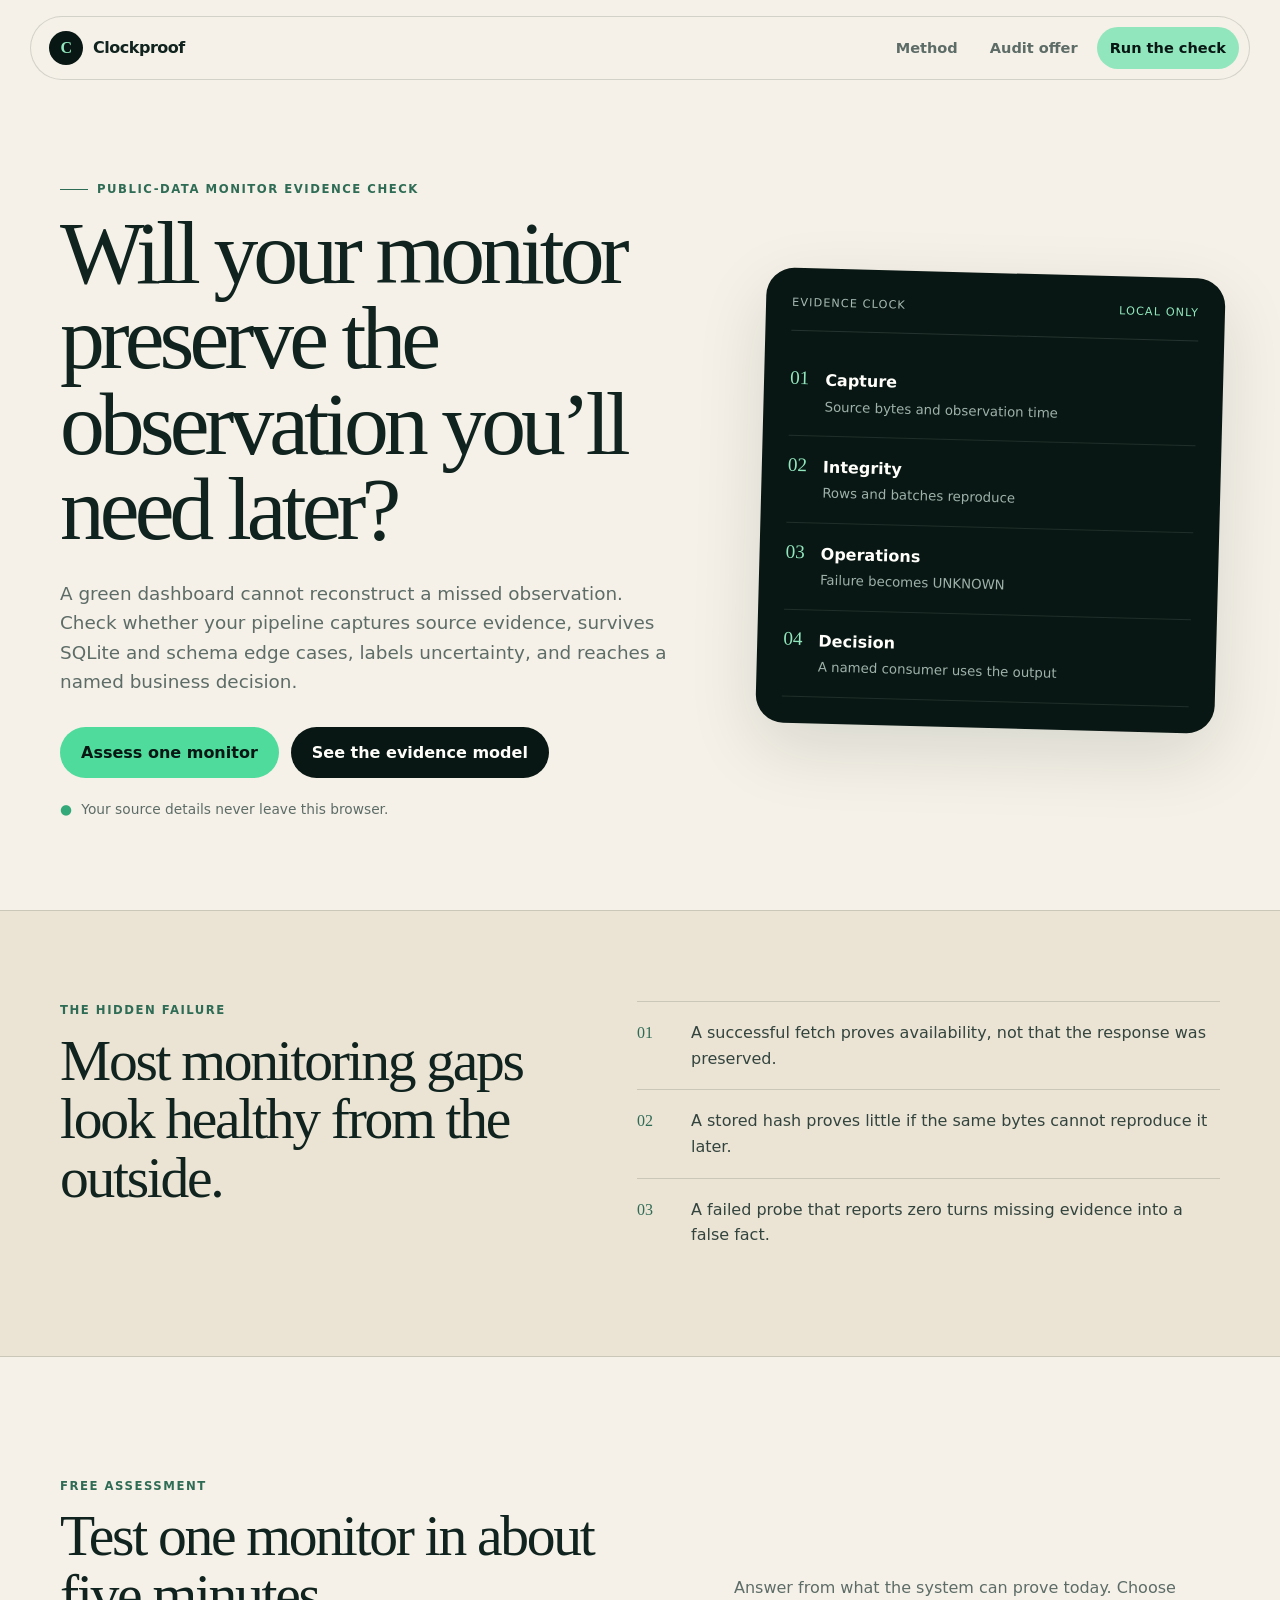
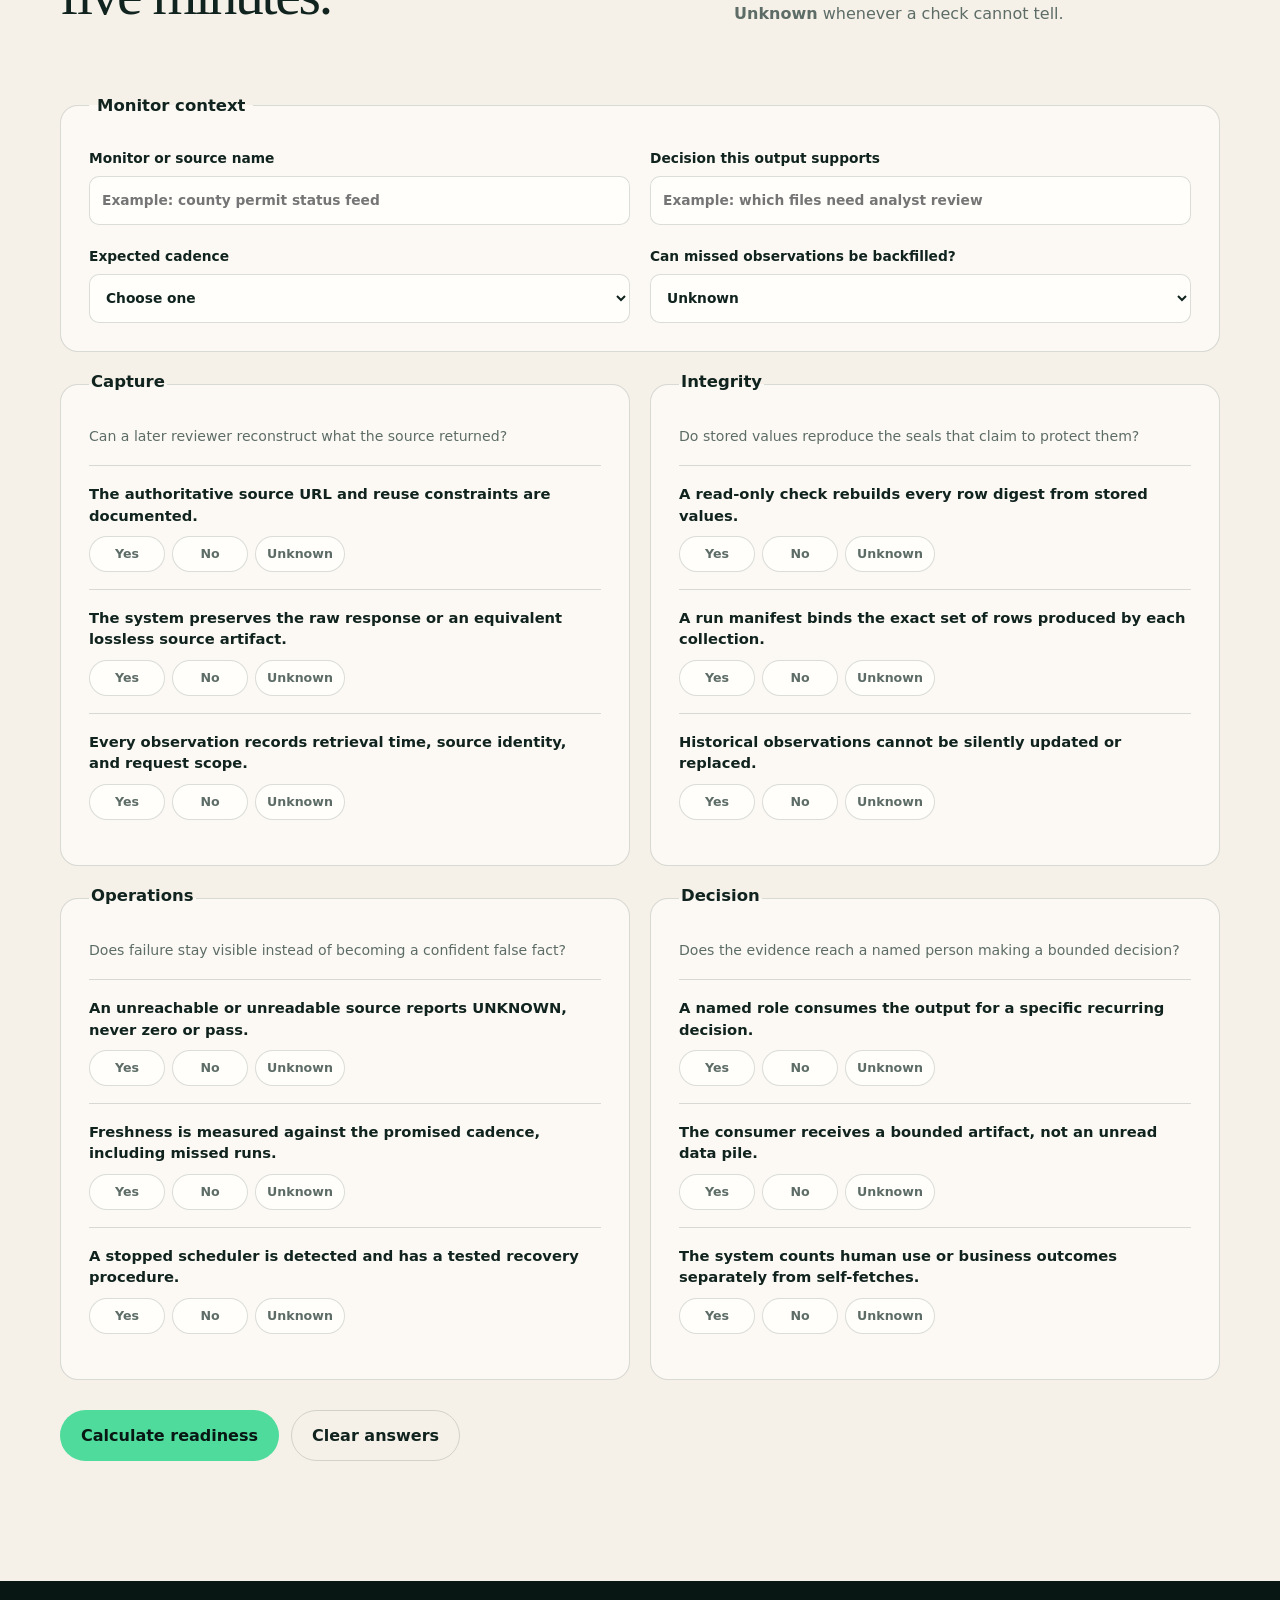
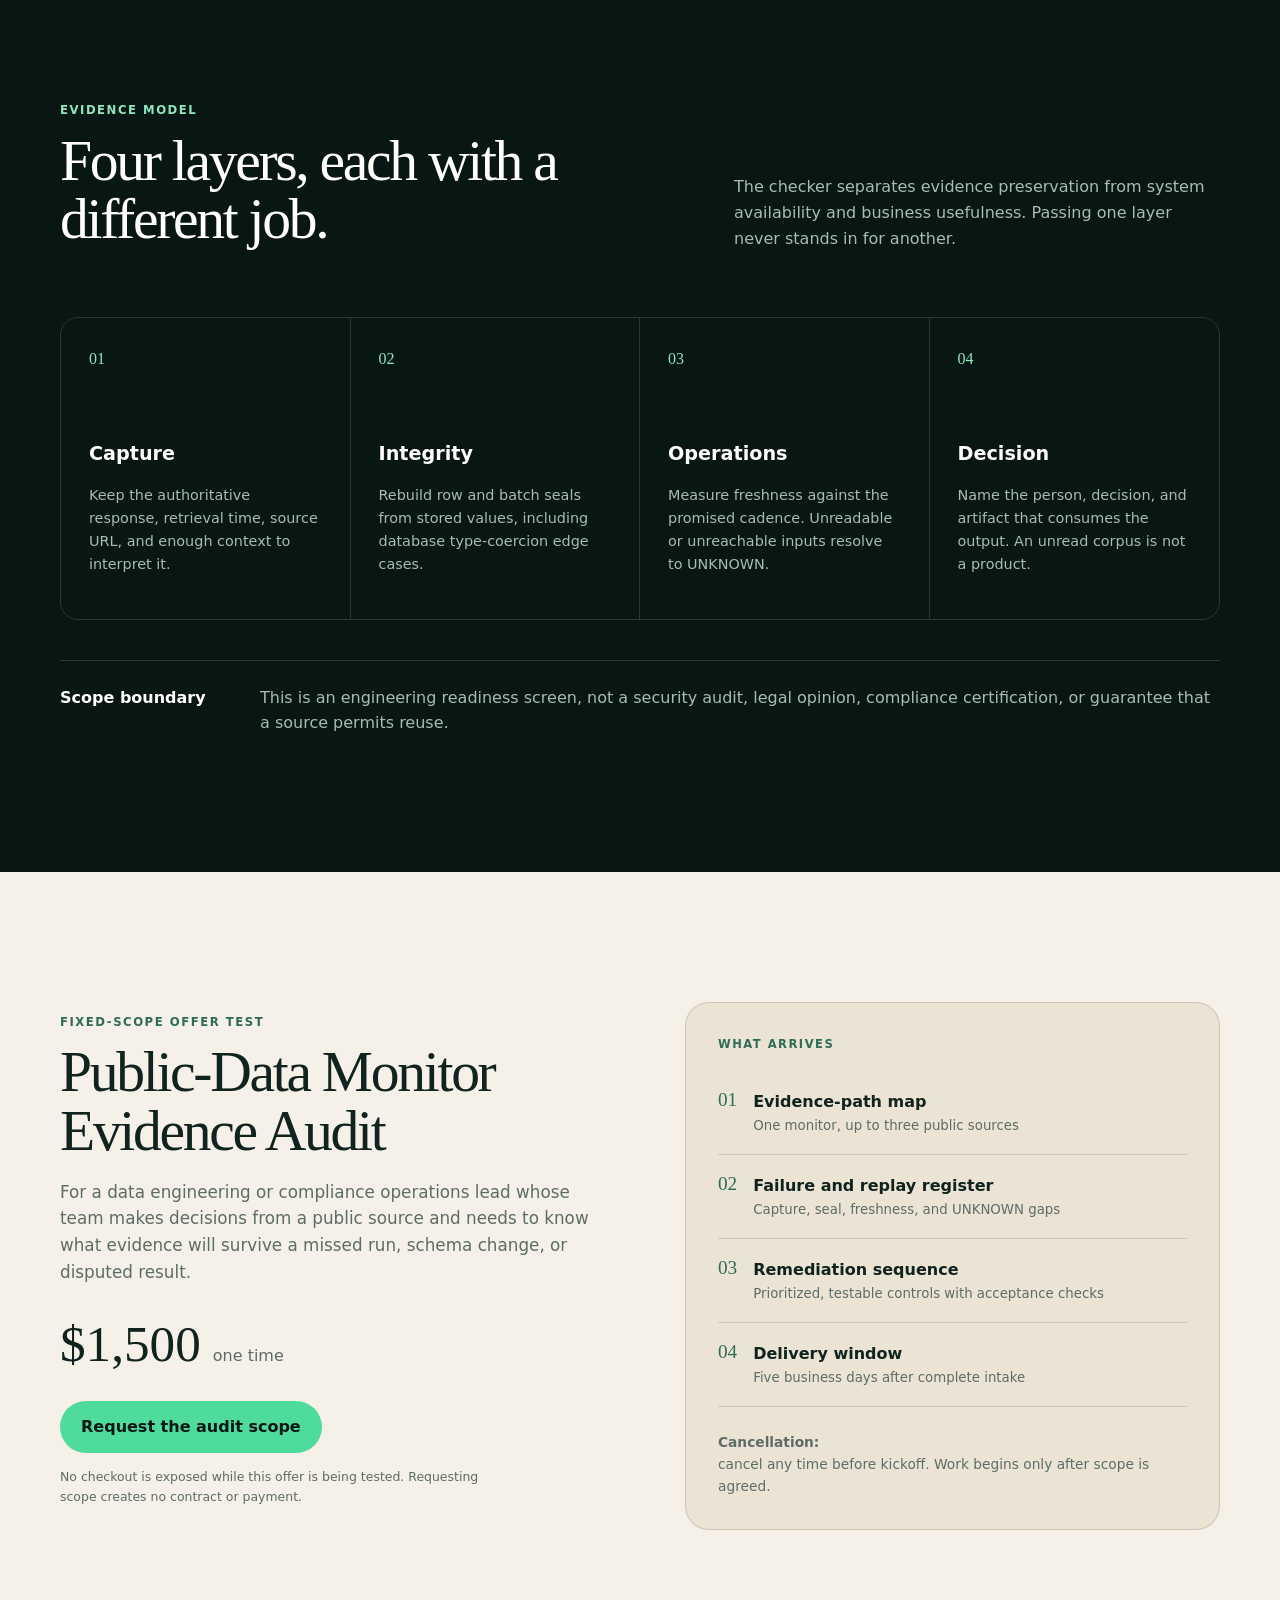
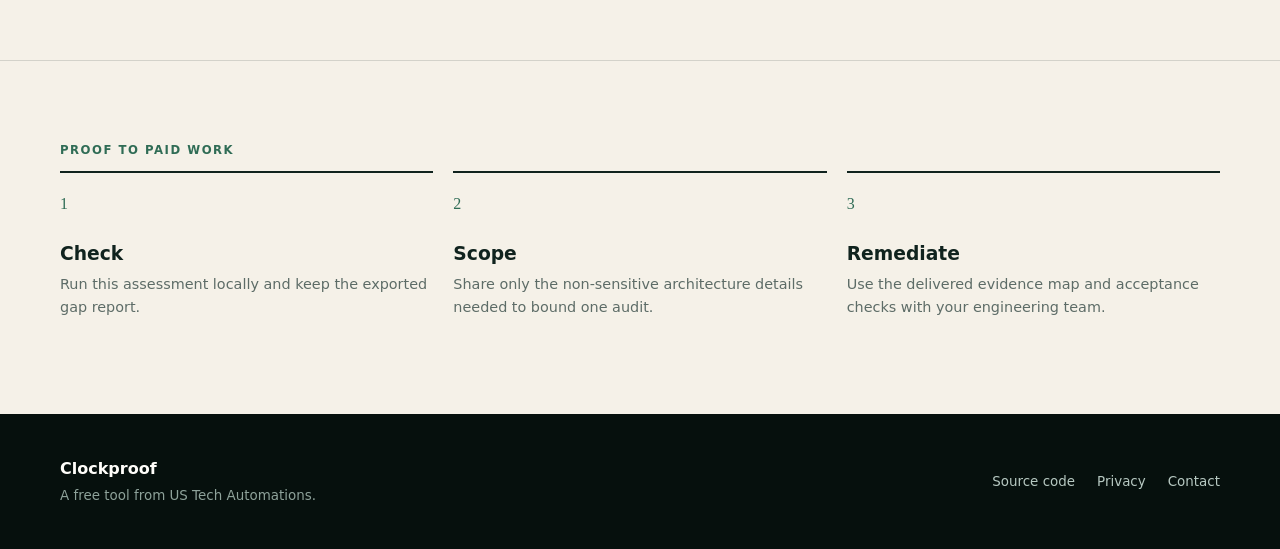
==== index.html @ de3228cf "Ship public-data monitor readiness checker" ====
<!doctype html>
<html lang="en">
<head>
  <meta charset="utf-8">
  <meta name="viewport" content="width=device-width, initial-scale=1">
  <title>Clockproof — Public-data monitor readiness checker</title>
  <meta name="description" content="Assess whether a public-data monitor can preserve evidence, report uncertainty, and support an operational decision.">
  <meta name="theme-color" content="#081713">
  <meta property="og:title" content="Clockproof — Public-data monitor readiness checker">
  <meta property="og:description" content="A private, browser-only check for capture, integrity, failure, and decision-readiness gaps.">
  <meta property="og:type" content="website">
  <link rel="canonical" href="https://ustechautomations.github.io/public-data-monitor-readiness-checker/">
  <link rel="stylesheet" href="styles.css">
</head>
<body>
  <a class="skip-link" href="#assessment">Skip to assessment</a>

  <header class="site-header">
    <a class="brand" href="#top" aria-label="Clockproof home">
      <span class="brand-mark" aria-hidden="true">C</span>
      <span>Clockproof</span>
    </a>
    <nav aria-label="Primary navigation">
      <a href="#method">Method</a>
      <a href="#audit">Audit offer</a>
      <a class="nav-cta" href="#assessment">Run the check</a>
    </nav>
  </header>

  <main id="top">
    <section class="hero shell">
      <div class="hero-copy">
        <p class="eyebrow"><span></span> Public-data monitor evidence check</p>
        <h1>Will your monitor preserve the observation you’ll need later?</h1>
        <p class="hero-lede">A green dashboard cannot reconstruct a missed observation. Check whether your pipeline captures source evidence, survives SQLite and schema edge cases, labels uncertainty, and reaches a named business decision.</p>
        <div class="hero-actions">
          <a class="button primary" href="#assessment">Assess one monitor</a>
          <a class="button secondary" href="#method">See the evidence model</a>
        </div>
        <p class="privacy-note"><span aria-hidden="true">●</span> Your source details never leave this browser.</p>
      </div>

      <aside class="signal-card" aria-label="Four evidence layers">
        <div class="signal-topline">
          <span>Evidence clock</span>
          <span class="pulse">Local only</span>
        </div>
        <ol>
          <li><span>01</span><div><strong>Capture</strong><small>Source bytes and observation time</small></div></li>
          <li><span>02</span><div><strong>Integrity</strong><small>Rows and batches reproduce</small></div></li>
          <li><span>03</span><div><strong>Operations</strong><small>Failure becomes UNKNOWN</small></div></li>
          <li><span>04</span><div><strong>Decision</strong><small>A named consumer uses the output</small></div></li>
        </ol>
      </aside>
    </section>

    <section class="problem-band">
      <div class="shell problem-grid">
        <div>
          <p class="section-label">The hidden failure</p>
          <h2>Most monitoring gaps look healthy from the outside.</h2>
        </div>
        <div class="problem-points">
          <p><span>01</span> A successful fetch proves availability, not that the response was preserved.</p>
          <p><span>02</span> A stored hash proves little if the same bytes cannot reproduce it later.</p>
          <p><span>03</span> A failed probe that reports zero turns missing evidence into a false fact.</p>
        </div>
      </div>
    </section>

    <section id="assessment" class="assessment shell">
      <div class="section-heading">
        <div>
          <p class="section-label">Free assessment</p>
          <h2>Test one monitor in about five minutes.</h2>
        </div>
        <p>Answer from what the system can prove today. Choose <strong>Unknown</strong> whenever a check cannot tell.</p>
      </div>

      <form id="readiness-form" novalidate>
        <fieldset class="context-card">
          <legend>Monitor context</legend>
          <div class="field-grid">
            <label>Monitor or source name
              <input id="monitor-name" name="monitorName" type="text" maxlength="100" placeholder="Example: county permit status feed">
            </label>
            <label>Decision this output supports
              <input id="decision" name="decision" type="text" maxlength="160" placeholder="Example: which files need analyst review">
            </label>
            <label>Expected cadence
              <select id="cadence" name="cadence">
                <option value="">Choose one</option>
                <option>Hourly</option>
                <option>Daily</option>
                <option>Weekly</option>
                <option>Monthly</option>
                <option>Event-driven</option>
              </select>
            </label>
            <label>Can missed observations be backfilled?
              <select id="backfill" name="backfill">
                <option value="unknown">Unknown</option>
                <option value="no">No — the source overwrites or deletes</option>
                <option value="partial">Partly — some history remains</option>
                <option value="yes">Yes — an authoritative archive exists</option>
              </select>
            </label>
          </div>
        </fieldset>

        <div id="question-groups" class="question-groups"></div>

        <div class="form-actions">
          <button class="button primary" type="submit">Calculate readiness</button>
          <button class="button ghost" type="reset">Clear answers</button>
        </div>
      </form>

      <section id="results" class="results" aria-live="polite" hidden>
        <div class="result-summary">
          <div class="score-ring" aria-hidden="true"><span id="score">0</span><small>/100</small></div>
          <div>
            <p class="section-label">Assessment result</p>
            <h2 id="result-level">Not assessed</h2>
            <p id="result-explanation"></p>
          </div>
        </div>
        <div class="result-grid">
          <div class="result-panel">
            <h3>Blocking gaps</h3>
            <ul id="blockers"></ul>
          </div>
          <div class="result-panel">
            <h3>Next actions</h3>
            <ol id="actions"></ol>
          </div>
        </div>
        <div class="report-actions">
          <button id="download-report" class="button secondary" type="button">Download JSON report</button>
          <button id="copy-summary" class="button ghost" type="button">Copy summary</button>
          <span id="copy-status" role="status"></span>
        </div>
      </section>
    </section>

    <section id="method" class="method-section">
      <div class="shell">
        <div class="section-heading inverted">
          <div>
            <p class="section-label">Evidence model</p>
            <h2>Four layers, each with a different job.</h2>
          </div>
          <p>The checker separates evidence preservation from system availability and business usefulness. Passing one layer never stands in for another.</p>
        </div>
        <div class="method-grid">
          <article><span>01</span><h3>Capture</h3><p>Keep the authoritative response, retrieval time, source URL, and enough context to interpret it.</p></article>
          <article><span>02</span><h3>Integrity</h3><p>Rebuild row and batch seals from stored values, including database type-coercion edge cases.</p></article>
          <article><span>03</span><h3>Operations</h3><p>Measure freshness against the promised cadence. Unreadable or unreachable inputs resolve to UNKNOWN.</p></article>
          <article><span>04</span><h3>Decision</h3><p>Name the person, decision, and artifact that consumes the output. An unread corpus is not a product.</p></article>
        </div>
        <div class="scope-note">
          <strong>Scope boundary</strong>
          <p>This is an engineering readiness screen, not a security audit, legal opinion, compliance certification, or guarantee that a source permits reuse.</p>
        </div>
      </div>
    </section>

    <section id="audit" class="offer-section shell">
      <div class="offer-copy">
        <p class="section-label">Fixed-scope offer test</p>
        <h2>Public-Data Monitor Evidence Audit</h2>
        <p>For a data engineering or compliance operations lead whose team makes decisions from a public source and needs to know what evidence will survive a missed run, schema change, or disputed result.</p>
        <div class="price"><strong>$1,500</strong><span>one time</span></div>
        <a class="button primary" href="https://ustechautomations.com/partner?interest=public-data-monitor-audit">Request the audit scope</a>
        <p class="offer-caveat">No checkout is exposed while this offer is being tested. Requesting scope creates no contract or payment.</p>
      </div>
      <div class="deliverable-card">
        <p class="card-kicker">What arrives</p>
        <ul>
          <li><span>01</span><div><strong>Evidence-path map</strong><small>One monitor, up to three public sources</small></div></li>
          <li><span>02</span><div><strong>Failure and replay register</strong><small>Capture, seal, freshness, and UNKNOWN gaps</small></div></li>
          <li><span>03</span><div><strong>Remediation sequence</strong><small>Prioritized, testable controls with acceptance checks</small></div></li>
          <li><span>04</span><div><strong>Delivery window</strong><small>Five business days after complete intake</small></div></li>
        </ul>
        <p><strong>Cancellation:</strong> cancel any time before kickoff. Work begins only after scope is agreed.</p>
      </div>
    </section>

    <section class="path-section">
      <div class="shell">
        <p class="section-label">Proof to paid work</p>
        <div class="path-grid">
          <div><span>1</span><h3>Check</h3><p>Run this assessment locally and keep the exported gap report.</p></div>
          <div><span>2</span><h3>Scope</h3><p>Share only the non-sensitive architecture details needed to bound one audit.</p></div>
          <div><span>3</span><h3>Remediate</h3><p>Use the delivered evidence map and acceptance checks with your engineering team.</p></div>
        </div>
      </div>
    </section>
  </main>

  <footer>
    <div class="shell footer-inner">
      <div><strong>Clockproof</strong><p>A free tool from US Tech Automations.</p></div>
      <div><a href="https://github.com/USTechAutomations/public-data-monitor-readiness-checker">Source code</a><a href="https://ustechautomations.com/privacy">Privacy</a><a href="https://ustechautomations.com/partner?interest=public-data-monitor-audit">Contact</a></div>
    </div>
  </footer>

  <script type="module" src="app.mjs"></script>
</body>
</html>
---- styles.css ----
:root {
  --ink: #10231e;
  --muted: #5d6c67;
  --paper: #f5f1e8;
  --paper-deep: #ebe4d5;
  --forest: #081713;
  --forest-2: #102a22;
  --mint: #91e6bd;
  --mint-strong: #4edb9b;
  --amber: #f0b35b;
  --line: rgba(16, 35, 30, .15);
  --white: #fffefa;
  --radius: 18px;
  --shadow: 0 24px 70px rgba(8, 23, 19, .12);
}

* { box-sizing: border-box; }
html { scroll-behavior: smooth; }
body {
  margin: 0;
  color: var(--ink);
  background: var(--paper);
  font-family: Inter, ui-sans-serif, system-ui, -apple-system, BlinkMacSystemFont, "Segoe UI", sans-serif;
  line-height: 1.6;
}
a { color: inherit; }
button, input, select { font: inherit; }
.shell { width: min(1160px, calc(100% - 40px)); margin-inline: auto; }
.skip-link { position: fixed; left: 16px; top: -100px; z-index: 20; background: var(--white); padding: 10px 14px; }
.skip-link:focus { top: 12px; }

.site-header {
  width: min(1220px, calc(100% - 32px));
  margin: 16px auto 0;
  min-height: 64px;
  display: flex;
  align-items: center;
  justify-content: space-between;
  border: 1px solid var(--line);
  border-radius: 999px;
  padding: 8px 10px 8px 18px;
  background: rgba(245, 241, 232, .88);
  backdrop-filter: blur(14px);
  position: sticky;
  top: 12px;
  z-index: 10;
}
.brand { display: inline-flex; gap: 10px; align-items: center; font-weight: 800; text-decoration: none; letter-spacing: -.03em; }
.brand-mark { width: 34px; height: 34px; border-radius: 50%; display: grid; place-items: center; color: var(--mint); background: var(--forest); font-family: Georgia, serif; }
nav { display: flex; gap: 6px; align-items: center; }
nav a { padding: 9px 13px; color: var(--muted); text-decoration: none; font-size: .91rem; font-weight: 650; }
nav a:hover { color: var(--ink); }
.nav-cta { color: var(--forest) !important; background: var(--mint); border-radius: 999px; }

.hero { min-height: 720px; padding: 100px 0 90px; display: grid; grid-template-columns: 1.15fr .85fr; gap: 80px; align-items: center; }
.hero-copy { max-width: 710px; }
.eyebrow, .section-label { text-transform: uppercase; letter-spacing: .13em; font-weight: 800; font-size: .73rem; color: #2f6c55; }
.eyebrow { display: flex; align-items: center; gap: 9px; }
.eyebrow span { width: 28px; height: 1px; background: #2f6c55; }
h1, h2, h3, p { margin-top: 0; }
h1 { font-family: Georgia, "Times New Roman", serif; font-size: clamp(3.3rem, 7vw, 6.5rem); line-height: .95; letter-spacing: -.055em; font-weight: 500; margin-bottom: 28px; }
h2 { font-family: Georgia, "Times New Roman", serif; font-size: clamp(2.25rem, 4.5vw, 4rem); line-height: 1.02; letter-spacing: -.04em; font-weight: 500; margin-bottom: 18px; }
h3 { line-height: 1.2; }
.hero-lede { font-size: 1.15rem; max-width: 660px; color: var(--muted); }
.hero-actions, .form-actions, .report-actions { display: flex; flex-wrap: wrap; gap: 12px; align-items: center; margin-top: 30px; }
.button { min-height: 48px; border: 1px solid transparent; border-radius: 999px; padding: 12px 20px; display: inline-flex; align-items: center; justify-content: center; text-decoration: none; font-weight: 750; cursor: pointer; transition: transform .18s ease, background .18s ease; }
.button:hover { transform: translateY(-2px); }
.button.primary { color: var(--forest); background: var(--mint-strong); }
.button.secondary { color: var(--white); background: var(--forest); }
.button.ghost { border-color: var(--line); color: var(--ink); background: transparent; }
.privacy-note { margin: 20px 0 0; font-size: .86rem; color: var(--muted); }
.privacy-note span { color: #33a878; margin-right: 5px; }

.signal-card { background: var(--forest); color: var(--white); border-radius: 28px; padding: 26px; box-shadow: var(--shadow); transform: rotate(1.5deg); }
.signal-topline { display: flex; justify-content: space-between; text-transform: uppercase; letter-spacing: .1em; font-size: .7rem; color: #a8bbb4; border-bottom: 1px solid rgba(255,255,255,.12); padding-bottom: 18px; }
.pulse { color: var(--mint); }
.signal-card ol, .deliverable-card ul { list-style: none; padding: 0; margin: 18px 0 0; }
.signal-card li, .deliverable-card li { display: flex; gap: 16px; padding: 18px 0; border-bottom: 1px solid rgba(255,255,255,.1); }
.signal-card li > span, .deliverable-card li > span { color: var(--mint); font: 1.2rem Georgia, serif; }
.signal-card strong, .signal-card small, .deliverable-card strong, .deliverable-card small { display: block; }
.signal-card small { color: #9eb1aa; margin-top: 3px; }

.problem-band { background: var(--paper-deep); border-block: 1px solid var(--line); padding: 90px 0; }
.problem-grid { display: grid; grid-template-columns: .9fr 1.1fr; gap: 100px; align-items: start; }
.problem-points p { display: grid; grid-template-columns: 46px 1fr; gap: 8px; border-top: 1px solid var(--line); padding: 18px 0; margin: 0; color: #33443e; }
.problem-points span { font-family: Georgia, serif; color: #2f6c55; }

.assessment { padding: 120px 0; }
.section-heading { display: grid; grid-template-columns: 1.1fr .9fr; gap: 80px; align-items: end; margin-bottom: 50px; }
.section-heading > p { color: var(--muted); max-width: 480px; }
fieldset { border: 0; padding: 0; margin: 0; }
.context-card, .question-group, .results { border: 1px solid var(--line); background: rgba(255,254,250,.65); border-radius: var(--radius); padding: 28px; }
.context-card legend, .question-group h3 { font-size: 1.03rem; font-weight: 800; padding: 0 8px; }
.field-grid { display: grid; grid-template-columns: 1fr 1fr; gap: 20px; }
label { display: grid; gap: 7px; font-size: .86rem; font-weight: 700; }
input, select { width: 100%; min-height: 49px; color: var(--ink); border: 1px solid var(--line); border-radius: 10px; background: var(--white); padding: 10px 12px; }
input:focus, select:focus, button:focus-visible, a:focus-visible { outline: 3px solid rgba(78,219,155,.45); outline-offset: 2px; }
.question-groups { display: grid; grid-template-columns: 1fr 1fr; gap: 20px; margin-top: 20px; }
.question-group h3 { padding: 0; margin-bottom: 5px; }
.group-description { color: var(--muted); font-size: .88rem; margin-bottom: 18px; }
.question { padding: 17px 0; border-top: 1px solid var(--line); }
.question > p { font-size: .92rem; font-weight: 650; line-height: 1.45; margin-bottom: 10px; }
.choices { display: flex; gap: 7px; }
.choice { position: relative; }
.choice input { position: absolute; opacity: 0; pointer-events: none; }
.choice span { display: inline-block; min-width: 76px; padding: 7px 11px; border: 1px solid var(--line); border-radius: 999px; text-align: center; color: var(--muted); background: var(--white); font-size: .79rem; }
.choice input:checked + span { color: var(--forest); border-color: #45bd8a; background: #d9f5e8; font-weight: 800; }
.choice input:focus-visible + span { outline: 3px solid rgba(78,219,155,.45); }

.results { margin-top: 44px; padding: 36px; background: var(--white); box-shadow: var(--shadow); }
.result-summary { display: flex; gap: 30px; align-items: center; }
.score-ring { flex: 0 0 116px; width: 116px; height: 116px; display: grid; place-content: center; border-radius: 50%; background: conic-gradient(var(--mint-strong) var(--score-angle, 0deg), #dfe5df 0); position: relative; text-align: center; }
.score-ring::after { content: ""; position: absolute; inset: 9px; background: var(--white); border-radius: 50%; }
.score-ring span, .score-ring small { position: relative; z-index: 1; }
.score-ring span { font: 2.2rem Georgia, serif; line-height: 1; }
.score-ring small { color: var(--muted); }
.result-summary h2 { font-size: clamp(1.9rem, 4vw, 3.2rem); margin-bottom: 8px; }
.result-summary p:last-child { color: var(--muted); margin: 0; }
.result-grid { display: grid; grid-template-columns: 1fr 1fr; gap: 20px; margin-top: 28px; }
.result-panel { background: var(--paper); border-radius: 14px; padding: 22px; }
.result-panel ul, .result-panel ol { padding-left: 22px; margin-bottom: 0; }
.result-panel li { margin-bottom: 10px; color: #33443e; }
#copy-status { color: #2f6c55; font-weight: 700; font-size: .86rem; }

.method-section { background: var(--forest); color: var(--white); padding: 120px 0; }
.inverted .section-label { color: var(--mint); }
.inverted > p { color: #a8bbb4; }
.method-grid { display: grid; grid-template-columns: repeat(4, 1fr); border: 1px solid rgba(255,255,255,.14); border-radius: var(--radius); overflow: hidden; }
.method-grid article { min-height: 260px; padding: 28px; border-right: 1px solid rgba(255,255,255,.14); }
.method-grid article:last-child { border-right: 0; }
.method-grid span { color: var(--mint); font-family: Georgia, serif; }
.method-grid h3 { margin-top: 70px; font-size: 1.2rem; }
.method-grid p { color: #a8bbb4; font-size: .9rem; }
.scope-note { display: grid; grid-template-columns: 180px 1fr; gap: 20px; border-top: 1px solid rgba(255,255,255,.14); margin-top: 40px; padding-top: 24px; color: #a8bbb4; }
.scope-note strong { color: var(--white); }

.offer-section { padding: 130px 0; display: grid; grid-template-columns: 1fr 1fr; gap: 90px; align-items: center; }
.offer-copy > p:not(.section-label):not(.offer-caveat) { color: var(--muted); font-size: 1.05rem; }
.price { display: flex; align-items: baseline; gap: 12px; margin: 28px 0; }
.price strong { font: 3.2rem Georgia, serif; }
.price span { color: var(--muted); }
.offer-caveat { font-size: .78rem; color: var(--muted); margin-top: 14px; max-width: 430px; }
.deliverable-card { background: var(--paper-deep); border: 1px solid var(--line); border-radius: 24px; padding: 32px; }
.card-kicker { text-transform: uppercase; letter-spacing: .13em; font-size: .72rem; font-weight: 800; color: #2f6c55; }
.deliverable-card li { border-color: var(--line); }
.deliverable-card li > span { color: #2f6c55; }
.deliverable-card small { color: var(--muted); }
.deliverable-card > p:last-child { font-size: .86rem; color: var(--muted); margin: 24px 0 0; }

.path-section { border-top: 1px solid var(--line); padding: 80px 0; }
.path-grid { display: grid; grid-template-columns: repeat(3, 1fr); gap: 20px; }
.path-grid > div { border-top: 2px solid var(--ink); padding-top: 18px; }
.path-grid span { font-family: Georgia, serif; color: #2f6c55; }
.path-grid h3 { margin: 26px 0 8px; }
.path-grid p { color: var(--muted); font-size: .9rem; }
footer { background: #06100d; color: var(--white); padding: 42px 0; }
.footer-inner { display: flex; justify-content: space-between; gap: 30px; }
.footer-inner p { color: #8ea29a; margin: 4px 0 0; font-size: .84rem; }
.footer-inner > div:last-child { display: flex; gap: 22px; align-items: center; }
.footer-inner a { color: #b6c8c1; text-decoration: none; font-size: .84rem; }

@media (max-width: 900px) {
  nav a:not(.nav-cta) { display: none; }
  .hero, .problem-grid, .section-heading, .offer-section { grid-template-columns: 1fr; gap: 48px; }
  .hero { padding-top: 70px; }
  .signal-card { transform: none; }
  .question-groups, .result-grid { grid-template-columns: 1fr; }
  .method-grid { grid-template-columns: 1fr 1fr; }
  .method-grid article:nth-child(2) { border-right: 0; }
  .method-grid article:nth-child(-n+2) { border-bottom: 1px solid rgba(255,255,255,.14); }
}

@media (max-width: 600px) {
  .shell { width: min(100% - 24px, 1160px); }
  .site-header { width: calc(100% - 20px); top: 7px; }
  .hero { min-height: 0; padding: 60px 0 70px; }
  h1 { font-size: clamp(3rem, 16vw, 4.4rem); }
  .problem-band, .assessment, .method-section, .offer-section { padding-block: 80px; }
  .field-grid, .method-grid, .path-grid { grid-template-columns: 1fr; }
  .method-grid article { min-height: 220px; border-right: 0; border-bottom: 1px solid rgba(255,255,255,.14); }
  .method-grid article:last-child { border-bottom: 0; }
  .scope-note { grid-template-columns: 1fr; }
  .result-summary { align-items: flex-start; flex-direction: column; }
  .choices { flex-wrap: wrap; }
  .footer-inner, .footer-inner > div:last-child { align-items: flex-start; flex-direction: column; }
}

@media (prefers-reduced-motion: reduce) {
  html { scroll-behavior: auto; }
  *, *::before, *::after { transition: none !important; }
}
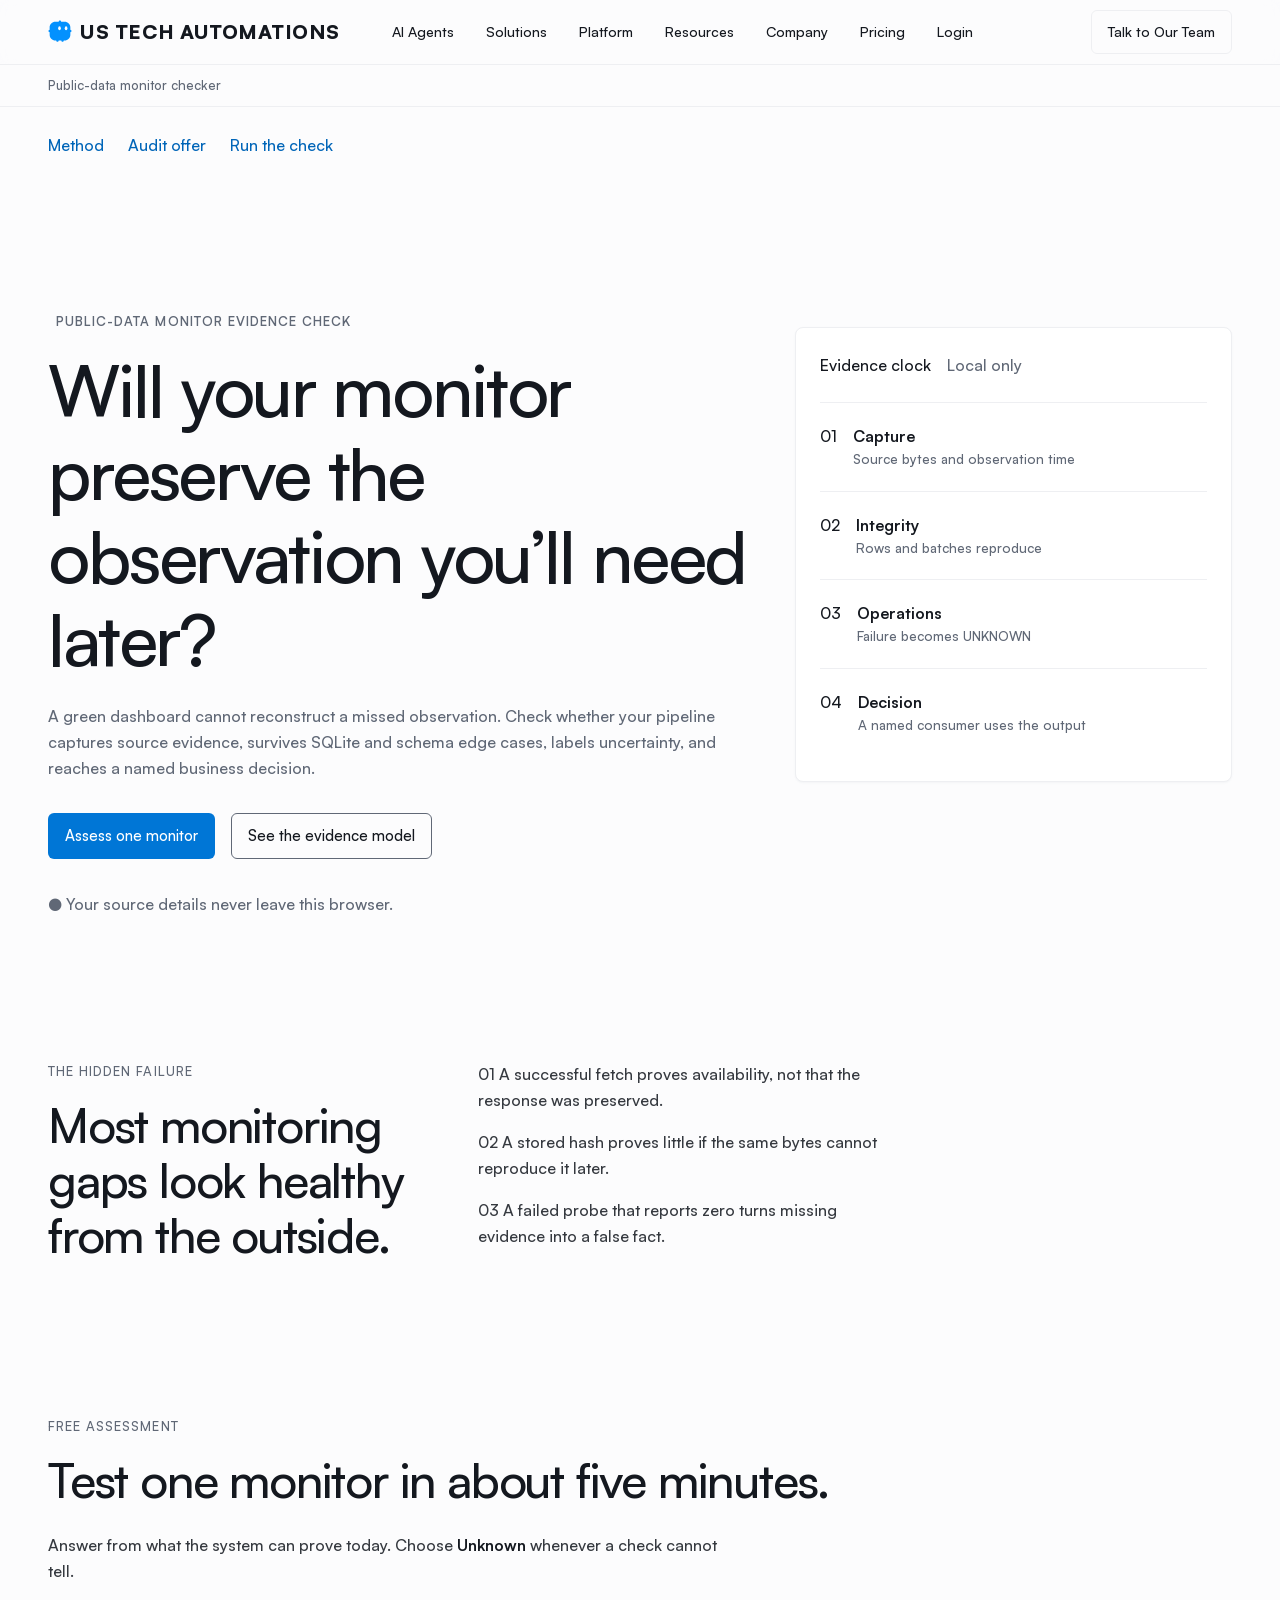
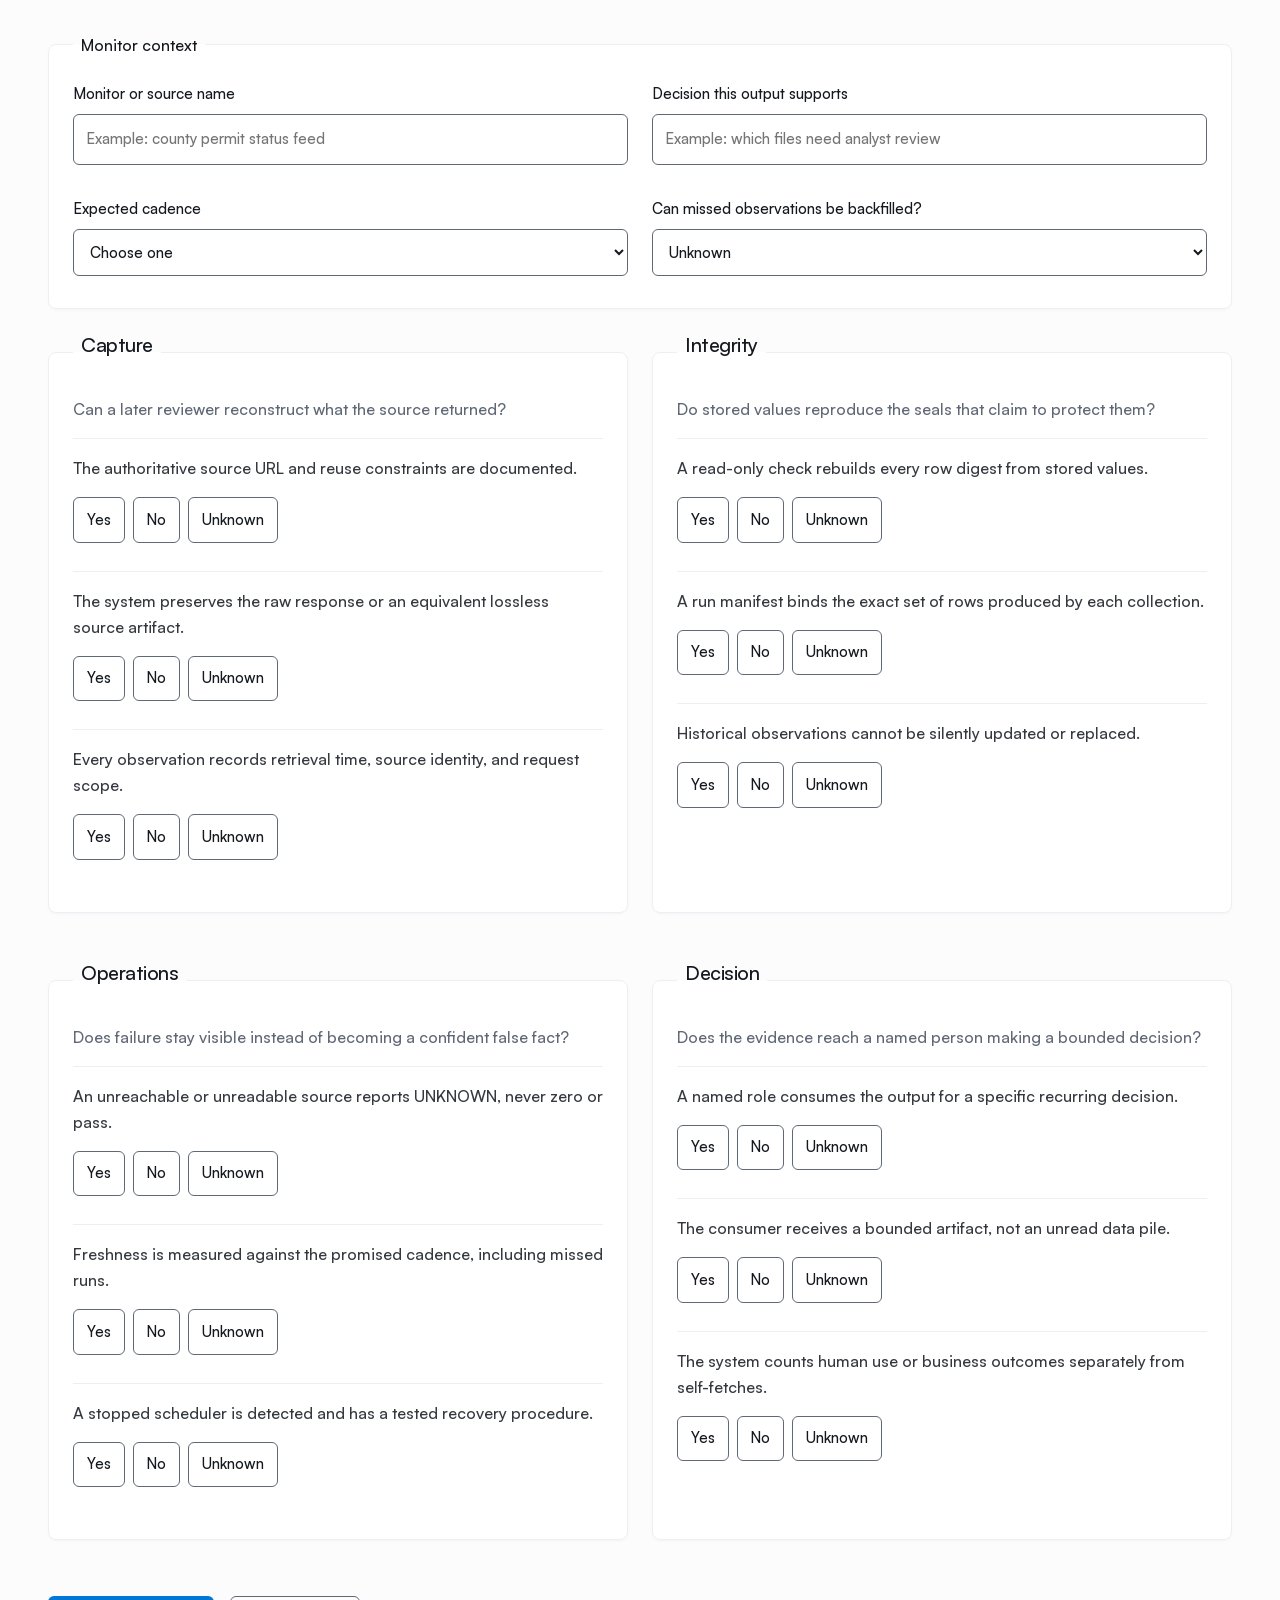
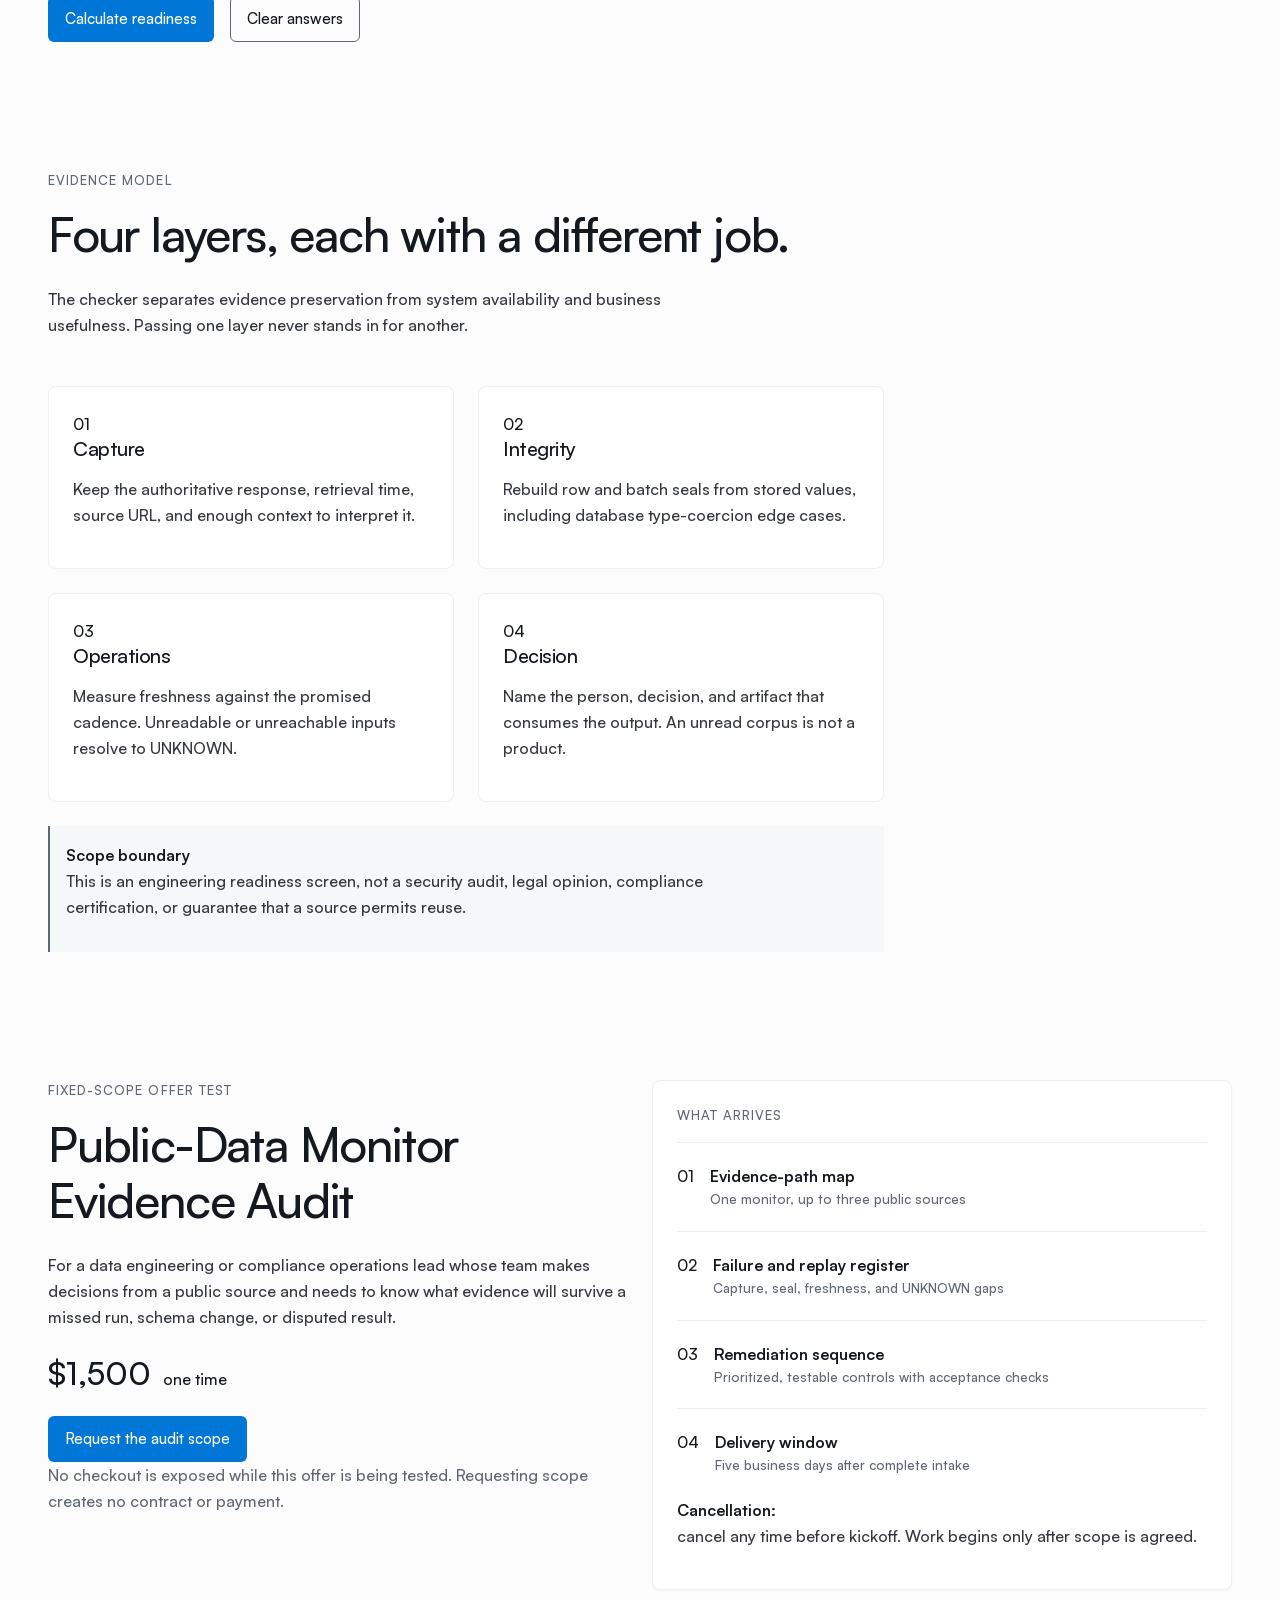
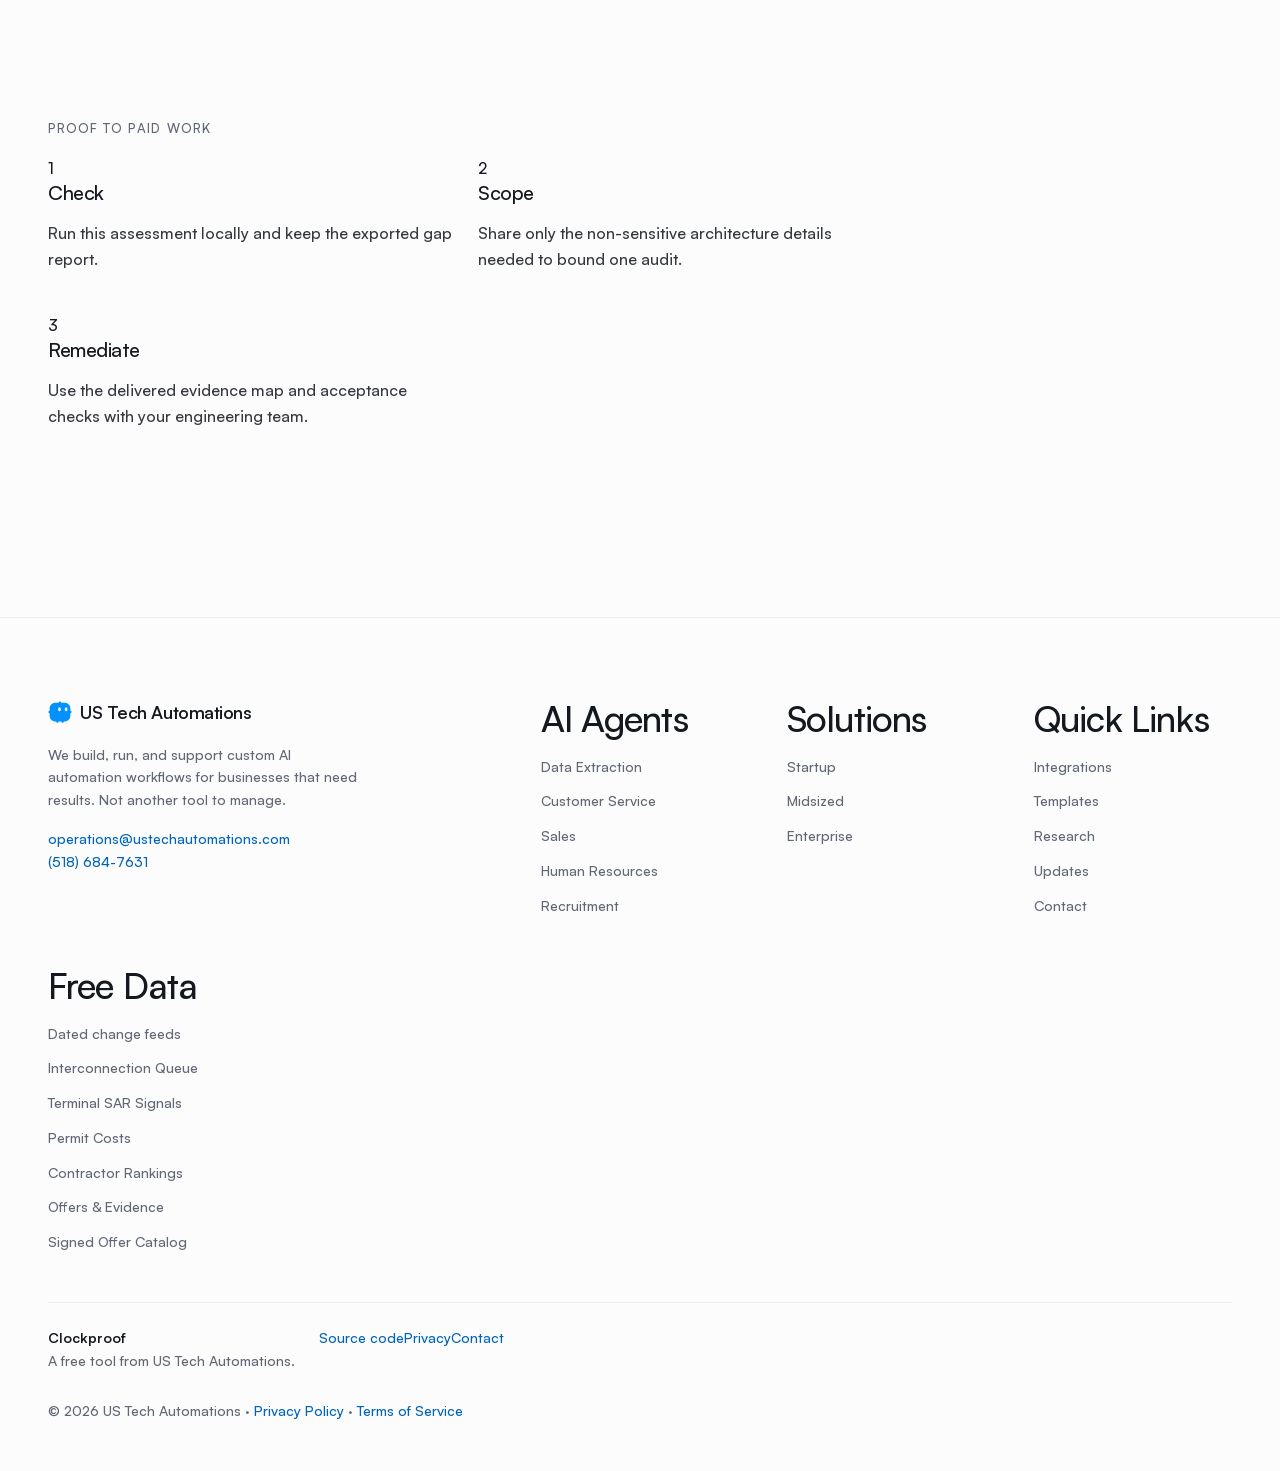
==== commit ef7bbc88: "Align existing public pages with the USTA brand standard" ====
--- a/index.html
+++ b/index.html
@@ -5,29 +5,42 @@
   <meta name="viewport" content="width=device-width, initial-scale=1">
   <title>Clockproof — Public-data monitor readiness checker</title>
   <meta name="description" content="Assess whether a public-data monitor can preserve evidence, report uncertainty, and support an operational decision.">
-  <meta name="theme-color" content="#081713">
+
   <meta property="og:title" content="Clockproof — Public-data monitor readiness checker">
   <meta property="og:description" content="A private, browser-only check for capture, integrity, failure, and decision-readiness gaps.">
   <meta property="og:type" content="website">
   <link rel="canonical" href="https://ustechautomations.github.io/public-data-monitor-readiness-checker/">
-  <link rel="stylesheet" href="styles.css">
-</head>
-<body>
-  <a class="skip-link" href="#assessment">Skip to assessment</a>
-
-  <header class="site-header">
-    <a class="brand" href="#top" aria-label="Clockproof home">
-      <span class="brand-mark" aria-hidden="true">C</span>
-      <span>Clockproof</span>
-    </a>
-    <nav aria-label="Primary navigation">
+
+<link rel="stylesheet" href="styles.css"><link rel="stylesheet" href="legacy.css"></head>
+<body data-usta-legacy="public-data-monitor-readiness-checker"><a class="skip" href="#main">Skip to content</a><header class="masthead">
+  <div class="wrap">
+    <a class="wordmark" href="https://ustechautomations.com/"><svg class="usta-logo" viewBox="110 140 292 292" xmlns="http://www.w3.org/2000/svg" role="img" aria-label="US Tech Automations logo" focusable="false"><defs><mask id="ustaMarkMast"><rect x="110" y="140" width="292" height="270" fill="white"></rect><ellipse cx="250" cy="240" rx="16" ry="24" fill="black"></ellipse><ellipse cx="330" cy="240" rx="16" ry="24" fill="black"></ellipse></mask></defs><path d="M 200 160 C 160 160, 130 190, 130 230 L 130 260 C 110 260, 110 290, 130 290 L 130 320 C 130 360, 160 390, 200 390 L 210 390 C 210 410, 240 410, 240 390 L 272 390 C 272 410, 302 410, 302 390 L 312 390 C 352 390, 382 360, 382 320 L 382 290 C 402 290, 402 260, 382 260 L 382 230 C 382 190, 352 160, 312 160 L 270 160 C 270 140, 240 140, 240 160 L 200 160 Z" fill="#0391FE" mask="url(#ustaMarkMast)"></path></svg>US Tech Automations</a>
+    <nav class="mast-nav" aria-label="Main">
+      <a href="https://ustechautomations.com/ai-agents/data-extraction">AI Agents</a>
+      <a href="https://ustechautomations.com/solutions/enterprise">Solutions</a>
+      <a href="https://ustechautomations.com/platform/integrations-info">Platform</a>
+      <a href="https://ustechautomations.com/resources/research">Resources</a>
+      <a href="https://ustechautomations.com/about">Company</a>
+      <a href="https://ustechautomations.com/pricing">Pricing</a>
+      <a href="https://app.ustechautomations.com/login">Login</a>
+      <a class="mast-cta" href="https://ustechautomations.com/partner">Talk to Our Team</a>
+    </nav>
+  </div>
+</header>
+<nav class="crumbbar" aria-label="Breadcrumb">
+  <div class="wrap">
+    <p class="crumbs"><a href="https://ustechautomations.github.io/public-data-monitor-readiness-checker/">Public-data monitor checker</a></p>
+  </div>
+</nav><nav class="legacy-nav" aria-label="Tool navigation">
       <a href="#method">Method</a>
       <a href="#audit">Audit offer</a>
       <a class="nav-cta" href="#assessment">Run the check</a>
     </nav>
-  </header>
-
-  <main id="top">
+
+
+
+
+  <main id="main" tabindex="-1"><span id="top"></span>
     <section class="hero shell">
       <div class="hero-copy">
         <p class="eyebrow"><span></span> Public-data monitor evidence check</p>
@@ -171,7 +184,7 @@
         <h2>Public-Data Monitor Evidence Audit</h2>
         <p>For a data engineering or compliance operations lead whose team makes decisions from a public source and needs to know what evidence will survive a missed run, schema change, or disputed result.</p>
         <div class="price"><strong>$1,500</strong><span>one time</span></div>
-        <a class="button primary" href="https://ustechautomations.com/partner?interest=public-data-monitor-audit">Request the audit scope</a>
+        <a class="button primary" href="https://ustechautomations.github.io/public-data-monitor-readiness-checker/offers/public-data-monitor-readiness-checker/">Request the audit scope</a>
         <p class="offer-caveat">No checkout is exposed while this offer is being tested. Requesting scope creates no contract or payment.</p>
       </div>
       <div class="deliverable-card">
@@ -198,13 +211,68 @@
     </section>
   </main>
 
-  <footer>
+
+
+  <script type="module" src="app.mjs"></script>
+<footer class="site">
+  <div class="wrap">
+    <div class="foot-grid">
+      <div class="foot-brand">
+        <a class="wordmark" href="https://ustechautomations.com/"><svg class="usta-logo" viewBox="110 140 292 292" xmlns="http://www.w3.org/2000/svg" role="img" aria-label="US Tech Automations logo" focusable="false"><defs><mask id="ustaMarkFoot"><rect x="110" y="140" width="292" height="270" fill="white"></rect><ellipse cx="250" cy="240" rx="16" ry="24" fill="black"></ellipse><ellipse cx="330" cy="240" rx="16" ry="24" fill="black"></ellipse></mask></defs><path d="M 200 160 C 160 160, 130 190, 130 230 L 130 260 C 110 260, 110 290, 130 290 L 130 320 C 130 360, 160 390, 200 390 L 210 390 C 210 410, 240 410, 240 390 L 272 390 C 272 410, 302 410, 302 390 L 312 390 C 352 390, 382 360, 382 320 L 382 290 C 402 290, 402 260, 382 260 L 382 230 C 382 190, 352 160, 312 160 L 270 160 C 270 140, 240 140, 240 160 L 200 160 Z" fill="#0391FE" mask="url(#ustaMarkFoot)"></path></svg>US Tech Automations</a>
+        <p>We build, run, and support custom AI automation workflows for businesses that need results. Not another tool to manage.</p>
+        <p><a href="mailto:operations@ustechautomations.com">operations@ustechautomations.com</a><br>
+           <a href="tel:+15186847631">(518) 684-7631</a></p>
+      </div>
+      <div class="foot-col">
+        <h4>AI Agents</h4>
+        <ul>
+          <li><a href="https://ustechautomations.com/ai-agents/data-extraction">Data Extraction</a></li>
+          <li><a href="https://ustechautomations.com/ai-agents/customer-service">Customer Service</a></li>
+          <li><a href="https://ustechautomations.com/ai-agents/sales">Sales</a></li>
+          <li><a href="https://ustechautomations.com/ai-agents/human-resources">Human Resources</a></li>
+          <li><a href="https://ustechautomations.com/ai-agents/recruitment">Recruitment</a></li>
+        </ul>
+      </div>
+      <div class="foot-col">
+        <h4>Solutions</h4>
+        <ul>
+          <li><a href="https://ustechautomations.com/solutions/startup">Startup</a></li>
+          <li><a href="https://ustechautomations.com/solutions/midsized">Midsized</a></li>
+          <li><a href="https://ustechautomations.com/solutions/enterprise">Enterprise</a></li>
+        </ul>
+      </div>
+      <div class="foot-col">
+        <h4>Quick Links</h4>
+        <ul>
+          <li><a href="https://ustechautomations.com/platform/integrations-info">Integrations</a></li>
+          <li><a href="https://ustechautomations.com/templates">Templates</a></li>
+          <li><a href="https://ustechautomations.com/resources/research">Research</a></li>
+          <li><a href="https://ustechautomations.com/resources/changelogs">Updates</a></li>
+          <li><a href="https://ustechautomations.com/partner">Contact</a></li>
+        </ul>
+      </div>
+      <div class="foot-col">
+        <h4>Free Data</h4>
+        <ul>
+          <li><a href="https://ustechautomations.com/feeds/">Dated change feeds</a></li>
+          <li><a href="https://ustechautomations.com/permits/grid">Interconnection Queue</a></li>
+          <li><a href="https://ustechautomations.com/permits/terminal-change-ledger">Terminal SAR Signals</a></li>
+          <li><a href="https://ustechautomations.com/permits/cost">Permit Costs</a></li>
+          <li><a href="https://ustechautomations.com/permits/rankings">Contractor Rankings</a></li>
+          <li><a href="https://ustechautomations.com/offers">Offers &amp; Evidence</a></li>
+          <li><a href="https://ustechautomations.com/offers/catalog/">Signed Offer Catalog</a></li>
+        </ul>
+      </div>
+    </div>
+    <div class="foot-bottom">
+<div class="original-footer">
     <div class="shell footer-inner">
       <div><strong>Clockproof</strong><p>A free tool from US Tech Automations.</p></div>
-      <div><a href="https://github.com/USTechAutomations/public-data-monitor-readiness-checker">Source code</a><a href="https://ustechautomations.com/privacy">Privacy</a><a href="https://ustechautomations.com/partner?interest=public-data-monitor-audit">Contact</a></div>
+      <div><a href="https://github.com/USTechAutomations/public-data-monitor-readiness-checker">Source code</a><a href="https://ustechautomations.com/privacy">Privacy</a><a href="https://ustechautomations.github.io/public-data-monitor-readiness-checker/offers/public-data-monitor-readiness-checker/">Contact</a></div>
     </div>
-  </footer>
-
-  <script type="module" src="app.mjs"></script>
-</body>
+  </div>
+      <p>&copy; 2026 US Tech Automations &middot; <a href="https://ustechautomations.com/privacy">Privacy Policy</a> &middot; <a href="https://ustechautomations.com/terms">Terms of Service</a></p>
+    </div>
+  </div>
+</footer></body>
 </html>
--- a/styles.css
+++ b/styles.css
@@ -1,191 +1,537 @@
+/* ==========================================================================
+   Dated change feeds — aligned to the ustechautomations.com design system.
+   Tokens, type scale, radius and accent are lifted from the live main site.
+   Take them from assets/WebsiteStyleProvider-*.css, NOT assets/root-*.css: the
+   root sheet is the app's palette and the website overrides it. Reading the
+   wrong one is how these pages ended up with a near-black button where the
+   marketing site has a blue one.
+
+   Look only. Prices, sample rows, event ids and honesty lines live in the
+   HTML and are frozen: never restyle a fact out of existence.
+   Each family page sets data-family on <body>. Nothing in this file reads it:
+   there is one accent and every family shares it. The attribute is kept for
+   the page's own scripts and for anyone grepping the built site by family.
+   ========================================================================== */
+
+@font-face {
+  font-family: "Satoshi";
+  src: url("fonts/Satoshi-Variable.woff2") format("woff2-variations"),
+       url("fonts/Satoshi-Variable.woff2") format("woff2");
+  font-weight: 300 900;
+  font-display: swap;
+  font-style: normal;
+}
+
 :root {
-  --ink: #10231e;
-  --muted: #5d6c67;
-  --paper: #f5f1e8;
-  --paper-deep: #ebe4d5;
-  --forest: #081713;
-  --forest-2: #102a22;
-  --mint: #91e6bd;
-  --mint-strong: #4edb9b;
-  --amber: #f0b35b;
-  --line: rgba(16, 35, 30, .15);
-  --white: #fffefa;
-  --radius: 18px;
-  --shadow: 0 24px 70px rgba(8, 23, 19, .12);
-}
-
-* { box-sizing: border-box; }
-html { scroll-behavior: smooth; }
+  /* type — same stack the main site resolves --font-sans to */
+  --sans: "Satoshi", -apple-system, BlinkMacSystemFont, "Segoe UI", Roboto, Oxygen, Ubuntu, Cantarell, sans-serif;
+  --serif: "PT Serif", ui-serif, Georgia, "Times New Roman", serif;
+  --mono: ui-monospace, SFMono-Regular, "SF Mono", Menlo, Consolas, "Liberation Mono", monospace;
+
+  /* main-site tokens, light */
+  --background: 220 10% 99%;
+  --foreground: 220 20% 10%;
+  --card: 0 0% 100%;
+  --card-foreground: 220 20% 10%;
+  --secondary: 220 12% 97%;
+  --muted: 220 12% 97%;
+  --muted-foreground: 220 10% 42%;
+  --border: 220 13% 94%;
+  --primary: 207 100% 50%;
+  --primary-foreground: 0 0% 100%;
+  --primary-surface: 207 100% 42%;
+  --primary-surface-hover: 207 100% 36%;
+  --primary-hover: 207 100% 36%;
+  --accent-blue: 207 100% 36%;
+  --accent-emerald: 149 80% 90%;
+  --accent-emerald-fg: 161 94% 30%;
+  --accent-amber: 48 96% 89%;
+  --accent-amber-fg: 26 90% 37%;
+  /* The estate's one "this is wrong / do not do this" colour, added 2026-09-08.
+     Four in-page tools were each carrying their own red -- #b42318, #c0392b and
+     two more -- because there was no token to reach for. One red, defined here
+     in both themes, is the whole reason this token exists: see BRAND.md §1. */
+  --accent-rose: 0 86% 94%;
+  --accent-rose-fg: 0 72% 41%;
+  --radius: .5rem;
+  --shadow-color: 220 15% 60%;
+
+  /* resolved */
+  --bg: hsl(var(--background));
+  --surface: hsl(var(--card));
+  --surface-2: hsl(var(--secondary));
+  --fg: hsl(var(--foreground));
+  --muted-fg: hsl(var(--muted-foreground));
+  --faint: hsl(var(--muted-foreground) / .78);
+  --line: hsl(var(--border));
+  --line-strong: hsl(var(--border) / 1.6);
+  --accent: hsl(var(--accent-blue));
+  --shadow-sm: 0 1px 2px hsl(var(--shadow-color) / .08);
+  --shadow-md: 0 4px 16px -4px hsl(var(--shadow-color) / .16);
+}
+
+@media (prefers-color-scheme: dark) {
+  :root:not([data-theme="light"]) {
+    --background: 220 15% 8%;
+    --foreground: 220 15% 96%;
+    --card: 220 12% 10%;
+    --card-foreground: 220 15% 96%;
+    --secondary: 220 10% 16%;
+    --muted: 220 10% 16%;
+    --muted-foreground: 220 8% 62%;
+    --border: 220 10% 18%;
+    --primary: 207 100% 50%;
+    --primary-foreground: 0 0% 100%;
+    --primary-surface: 207 100% 42%;
+  --primary-surface-hover: 207 100% 36%;
+  --primary-hover: 207 100% 36%;
+    --accent-blue: 207 100% 60%;
+    --accent-emerald: 164 86% 16%;
+    --accent-emerald-fg: 158 64% 52%;
+    --accent-amber: 22 78% 26%;
+    --accent-amber-fg: 45.9 96.7% 64.5%;
+    --accent-rose: 0 63% 18%;
+    --accent-rose-fg: 0 91% 71%;
+    --shadow-color: 220 20% 4%;
+  }
+}
+:root[data-theme="dark"] {
+  --background: 220 15% 8%;
+  --foreground: 220 15% 96%;
+  --card: 220 12% 10%;
+  --card-foreground: 220 15% 96%;
+  --secondary: 220 10% 16%;
+  --muted: 220 10% 16%;
+  --muted-foreground: 220 8% 62%;
+  --border: 220 10% 18%;
+  --primary: 207 100% 50%;
+  --primary-foreground: 0 0% 100%;
+  --primary-surface: 207 100% 42%;
+  --primary-surface-hover: 207 100% 36%;
+  --primary-hover: 207 100% 36%;
+  --accent-blue: 207 100% 60%;
+  --accent-emerald: 164 86% 16%;
+  --accent-emerald-fg: 158 64% 52%;
+  --accent-amber: 22 78% 26%;
+  --accent-amber-fg: 45.9 96.7% 64.5%;
+  --accent-rose: 0 63% 18%;
+  --accent-rose-fg: 0 91% 71%;
+  --shadow-color: 220 20% 4%;
+}
+
+*, *::before, *::after { box-sizing: border-box; }
+
+html { -webkit-text-size-adjust: 100%; background: hsl(var(--background)); }
+
 body {
   margin: 0;
-  color: var(--ink);
-  background: var(--paper);
-  font-family: Inter, ui-sans-serif, system-ui, -apple-system, BlinkMacSystemFont, "Segoe UI", sans-serif;
-  line-height: 1.6;
-}
-a { color: inherit; }
-button, input, select { font: inherit; }
-.shell { width: min(1160px, calc(100% - 40px)); margin-inline: auto; }
-.skip-link { position: fixed; left: 16px; top: -100px; z-index: 20; background: var(--white); padding: 10px 14px; }
-.skip-link:focus { top: 12px; }
-
-.site-header {
-  width: min(1220px, calc(100% - 32px));
-  margin: 16px auto 0;
-  min-height: 64px;
-  display: flex;
-  align-items: center;
-  justify-content: space-between;
+  background: var(--bg);
+  color: var(--fg);
+  font-family: var(--sans);
+  font-size: 16px;
+  font-weight: 500;
+  line-height: 1.625;
+  -webkit-font-smoothing: antialiased;
+  text-rendering: optimizeLegibility;
+}
+
+.wrap { width: 100%; max-width: 1280px; margin: 0 auto; padding: 0 1.5rem; }
+@media (min-width: 768px) { .wrap { padding: 0 2rem; } }
+@media (min-width: 1024px) { .wrap { padding: 0 3rem; } }
+
+a { color: var(--accent); text-decoration: none; }
+a:hover { text-decoration: underline; }
+
+.skip {
+  position: absolute; left: -9999px; top: 0;
+  background: var(--surface); color: var(--fg);
+  padding: .75rem 1rem; border: 1px solid var(--line);
+  border-radius: var(--radius); z-index: 100;
+}
+.skip:focus { left: 1rem; top: 1rem; }
+
+/* One visible focus ring for everything keyboard-reachable. BRAND.md §5 and §9
+   ask for visible focus and never removing an outline; until now the estate
+   relied on whatever ring the browser drew, which on the filled blue buttons and
+   the dark surfaces was close to invisible. Nothing here removes an outline. */
+a:focus-visible,
+button:focus-visible,
+input:focus-visible,
+select:focus-visible,
+textarea:focus-visible,
+summary:focus-visible,
+[tabindex]:focus-visible {
+  outline: 2px solid hsl(var(--primary));
+  outline-offset: 2px;
+  border-radius: var(--radius);
+}
+
+/* ---------- text inputs in the in-page tools ---------- */
+/* The pre-check, the diagram tool, the hazmat search and the label forge each
+   drew their own box: four borders, four greys, four corner radii, and one of
+   them was written into a style="" attribute. This is that box, once. */
+.field {
+  width: 100%; max-width: 32rem;
+  font: inherit;
+  padding: .5rem .6rem;
+  color: var(--fg);
+  background: var(--surface);
   border: 1px solid var(--line);
-  border-radius: 999px;
-  padding: 8px 10px 8px 18px;
-  background: rgba(245, 241, 232, .88);
-  backdrop-filter: blur(14px);
-  position: sticky;
-  top: 12px;
-  z-index: 10;
-}
-.brand { display: inline-flex; gap: 10px; align-items: center; font-weight: 800; text-decoration: none; letter-spacing: -.03em; }
-.brand-mark { width: 34px; height: 34px; border-radius: 50%; display: grid; place-items: center; color: var(--mint); background: var(--forest); font-family: Georgia, serif; }
-nav { display: flex; gap: 6px; align-items: center; }
-nav a { padding: 9px 13px; color: var(--muted); text-decoration: none; font-size: .91rem; font-weight: 650; }
-nav a:hover { color: var(--ink); }
-.nav-cta { color: var(--forest) !important; background: var(--mint); border-radius: 999px; }
-
-.hero { min-height: 720px; padding: 100px 0 90px; display: grid; grid-template-columns: 1.15fr .85fr; gap: 80px; align-items: center; }
-.hero-copy { max-width: 710px; }
-.eyebrow, .section-label { text-transform: uppercase; letter-spacing: .13em; font-weight: 800; font-size: .73rem; color: #2f6c55; }
-.eyebrow { display: flex; align-items: center; gap: 9px; }
-.eyebrow span { width: 28px; height: 1px; background: #2f6c55; }
-h1, h2, h3, p { margin-top: 0; }
-h1 { font-family: Georgia, "Times New Roman", serif; font-size: clamp(3.3rem, 7vw, 6.5rem); line-height: .95; letter-spacing: -.055em; font-weight: 500; margin-bottom: 28px; }
-h2 { font-family: Georgia, "Times New Roman", serif; font-size: clamp(2.25rem, 4.5vw, 4rem); line-height: 1.02; letter-spacing: -.04em; font-weight: 500; margin-bottom: 18px; }
-h3 { line-height: 1.2; }
-.hero-lede { font-size: 1.15rem; max-width: 660px; color: var(--muted); }
-.hero-actions, .form-actions, .report-actions { display: flex; flex-wrap: wrap; gap: 12px; align-items: center; margin-top: 30px; }
-.button { min-height: 48px; border: 1px solid transparent; border-radius: 999px; padding: 12px 20px; display: inline-flex; align-items: center; justify-content: center; text-decoration: none; font-weight: 750; cursor: pointer; transition: transform .18s ease, background .18s ease; }
-.button:hover { transform: translateY(-2px); }
-.button.primary { color: var(--forest); background: var(--mint-strong); }
-.button.secondary { color: var(--white); background: var(--forest); }
-.button.ghost { border-color: var(--line); color: var(--ink); background: transparent; }
-.privacy-note { margin: 20px 0 0; font-size: .86rem; color: var(--muted); }
-.privacy-note span { color: #33a878; margin-right: 5px; }
-
-.signal-card { background: var(--forest); color: var(--white); border-radius: 28px; padding: 26px; box-shadow: var(--shadow); transform: rotate(1.5deg); }
-.signal-topline { display: flex; justify-content: space-between; text-transform: uppercase; letter-spacing: .1em; font-size: .7rem; color: #a8bbb4; border-bottom: 1px solid rgba(255,255,255,.12); padding-bottom: 18px; }
-.pulse { color: var(--mint); }
-.signal-card ol, .deliverable-card ul { list-style: none; padding: 0; margin: 18px 0 0; }
-.signal-card li, .deliverable-card li { display: flex; gap: 16px; padding: 18px 0; border-bottom: 1px solid rgba(255,255,255,.1); }
-.signal-card li > span, .deliverable-card li > span { color: var(--mint); font: 1.2rem Georgia, serif; }
-.signal-card strong, .signal-card small, .deliverable-card strong, .deliverable-card small { display: block; }
-.signal-card small { color: #9eb1aa; margin-top: 3px; }
-
-.problem-band { background: var(--paper-deep); border-block: 1px solid var(--line); padding: 90px 0; }
-.problem-grid { display: grid; grid-template-columns: .9fr 1.1fr; gap: 100px; align-items: start; }
-.problem-points p { display: grid; grid-template-columns: 46px 1fr; gap: 8px; border-top: 1px solid var(--line); padding: 18px 0; margin: 0; color: #33443e; }
-.problem-points span { font-family: Georgia, serif; color: #2f6c55; }
-
-.assessment { padding: 120px 0; }
-.section-heading { display: grid; grid-template-columns: 1.1fr .9fr; gap: 80px; align-items: end; margin-bottom: 50px; }
-.section-heading > p { color: var(--muted); max-width: 480px; }
-fieldset { border: 0; padding: 0; margin: 0; }
-.context-card, .question-group, .results { border: 1px solid var(--line); background: rgba(255,254,250,.65); border-radius: var(--radius); padding: 28px; }
-.context-card legend, .question-group h3 { font-size: 1.03rem; font-weight: 800; padding: 0 8px; }
-.field-grid { display: grid; grid-template-columns: 1fr 1fr; gap: 20px; }
-label { display: grid; gap: 7px; font-size: .86rem; font-weight: 700; }
-input, select { width: 100%; min-height: 49px; color: var(--ink); border: 1px solid var(--line); border-radius: 10px; background: var(--white); padding: 10px 12px; }
-input:focus, select:focus, button:focus-visible, a:focus-visible { outline: 3px solid rgba(78,219,155,.45); outline-offset: 2px; }
-.question-groups { display: grid; grid-template-columns: 1fr 1fr; gap: 20px; margin-top: 20px; }
-.question-group h3 { padding: 0; margin-bottom: 5px; }
-.group-description { color: var(--muted); font-size: .88rem; margin-bottom: 18px; }
-.question { padding: 17px 0; border-top: 1px solid var(--line); }
-.question > p { font-size: .92rem; font-weight: 650; line-height: 1.45; margin-bottom: 10px; }
-.choices { display: flex; gap: 7px; }
-.choice { position: relative; }
-.choice input { position: absolute; opacity: 0; pointer-events: none; }
-.choice span { display: inline-block; min-width: 76px; padding: 7px 11px; border: 1px solid var(--line); border-radius: 999px; text-align: center; color: var(--muted); background: var(--white); font-size: .79rem; }
-.choice input:checked + span { color: var(--forest); border-color: #45bd8a; background: #d9f5e8; font-weight: 800; }
-.choice input:focus-visible + span { outline: 3px solid rgba(78,219,155,.45); }
-
-.results { margin-top: 44px; padding: 36px; background: var(--white); box-shadow: var(--shadow); }
-.result-summary { display: flex; gap: 30px; align-items: center; }
-.score-ring { flex: 0 0 116px; width: 116px; height: 116px; display: grid; place-content: center; border-radius: 50%; background: conic-gradient(var(--mint-strong) var(--score-angle, 0deg), #dfe5df 0); position: relative; text-align: center; }
-.score-ring::after { content: ""; position: absolute; inset: 9px; background: var(--white); border-radius: 50%; }
-.score-ring span, .score-ring small { position: relative; z-index: 1; }
-.score-ring span { font: 2.2rem Georgia, serif; line-height: 1; }
-.score-ring small { color: var(--muted); }
-.result-summary h2 { font-size: clamp(1.9rem, 4vw, 3.2rem); margin-bottom: 8px; }
-.result-summary p:last-child { color: var(--muted); margin: 0; }
-.result-grid { display: grid; grid-template-columns: 1fr 1fr; gap: 20px; margin-top: 28px; }
-.result-panel { background: var(--paper); border-radius: 14px; padding: 22px; }
-.result-panel ul, .result-panel ol { padding-left: 22px; margin-bottom: 0; }
-.result-panel li { margin-bottom: 10px; color: #33443e; }
-#copy-status { color: #2f6c55; font-weight: 700; font-size: .86rem; }
-
-.method-section { background: var(--forest); color: var(--white); padding: 120px 0; }
-.inverted .section-label { color: var(--mint); }
-.inverted > p { color: #a8bbb4; }
-.method-grid { display: grid; grid-template-columns: repeat(4, 1fr); border: 1px solid rgba(255,255,255,.14); border-radius: var(--radius); overflow: hidden; }
-.method-grid article { min-height: 260px; padding: 28px; border-right: 1px solid rgba(255,255,255,.14); }
-.method-grid article:last-child { border-right: 0; }
-.method-grid span { color: var(--mint); font-family: Georgia, serif; }
-.method-grid h3 { margin-top: 70px; font-size: 1.2rem; }
-.method-grid p { color: #a8bbb4; font-size: .9rem; }
-.scope-note { display: grid; grid-template-columns: 180px 1fr; gap: 20px; border-top: 1px solid rgba(255,255,255,.14); margin-top: 40px; padding-top: 24px; color: #a8bbb4; }
-.scope-note strong { color: var(--white); }
-
-.offer-section { padding: 130px 0; display: grid; grid-template-columns: 1fr 1fr; gap: 90px; align-items: center; }
-.offer-copy > p:not(.section-label):not(.offer-caveat) { color: var(--muted); font-size: 1.05rem; }
-.price { display: flex; align-items: baseline; gap: 12px; margin: 28px 0; }
-.price strong { font: 3.2rem Georgia, serif; }
-.price span { color: var(--muted); }
-.offer-caveat { font-size: .78rem; color: var(--muted); margin-top: 14px; max-width: 430px; }
-.deliverable-card { background: var(--paper-deep); border: 1px solid var(--line); border-radius: 24px; padding: 32px; }
-.card-kicker { text-transform: uppercase; letter-spacing: .13em; font-size: .72rem; font-weight: 800; color: #2f6c55; }
-.deliverable-card li { border-color: var(--line); }
-.deliverable-card li > span { color: #2f6c55; }
-.deliverable-card small { color: var(--muted); }
-.deliverable-card > p:last-child { font-size: .86rem; color: var(--muted); margin: 24px 0 0; }
-
-.path-section { border-top: 1px solid var(--line); padding: 80px 0; }
-.path-grid { display: grid; grid-template-columns: repeat(3, 1fr); gap: 20px; }
-.path-grid > div { border-top: 2px solid var(--ink); padding-top: 18px; }
-.path-grid span { font-family: Georgia, serif; color: #2f6c55; }
-.path-grid h3 { margin: 26px 0 8px; }
-.path-grid p { color: var(--muted); font-size: .9rem; }
-footer { background: #06100d; color: var(--white); padding: 42px 0; }
-.footer-inner { display: flex; justify-content: space-between; gap: 30px; }
-.footer-inner p { color: #8ea29a; margin: 4px 0 0; font-size: .84rem; }
-.footer-inner > div:last-child { display: flex; gap: 22px; align-items: center; }
-.footer-inner a { color: #b6c8c1; text-decoration: none; font-size: .84rem; }
-
-@media (max-width: 900px) {
-  nav a:not(.nav-cta) { display: none; }
-  .hero, .problem-grid, .section-heading, .offer-section { grid-template-columns: 1fr; gap: 48px; }
-  .hero { padding-top: 70px; }
-  .signal-card { transform: none; }
-  .question-groups, .result-grid { grid-template-columns: 1fr; }
-  .method-grid { grid-template-columns: 1fr 1fr; }
-  .method-grid article:nth-child(2) { border-right: 0; }
-  .method-grid article:nth-child(-n+2) { border-bottom: 1px solid rgba(255,255,255,.14); }
-}
-
-@media (max-width: 600px) {
-  .shell { width: min(100% - 24px, 1160px); }
-  .site-header { width: calc(100% - 20px); top: 7px; }
-  .hero { min-height: 0; padding: 60px 0 70px; }
-  h1 { font-size: clamp(3rem, 16vw, 4.4rem); }
-  .problem-band, .assessment, .method-section, .offer-section { padding-block: 80px; }
-  .field-grid, .method-grid, .path-grid { grid-template-columns: 1fr; }
-  .method-grid article { min-height: 220px; border-right: 0; border-bottom: 1px solid rgba(255,255,255,.14); }
-  .method-grid article:last-child { border-bottom: 0; }
-  .scope-note { grid-template-columns: 1fr; }
-  .result-summary { align-items: flex-start; flex-direction: column; }
-  .choices { flex-wrap: wrap; }
-  .footer-inner, .footer-inner > div:last-child { align-items: flex-start; flex-direction: column; }
-}
-
-@media (prefers-reduced-motion: reduce) {
-  html { scroll-behavior: auto; }
-  *, *::before, *::after { transition: none !important; }
-}
+  border-radius: var(--radius);
+}
+.field::placeholder { color: var(--muted-fg); opacity: 1; }
+
+/* ---------- masthead: mirrors the main-site sticky header ---------- */
+.masthead {
+  position: sticky; top: 0; z-index: 40;
+  width: 100%;
+  border-bottom: 1px solid var(--line);
+  background: hsl(var(--background) / .8);
+  backdrop-filter: blur(8px);
+  -webkit-backdrop-filter: blur(8px);
+}
+.masthead .wrap {
+  display: flex; align-items: center; gap: 1.25rem;
+  min-height: 64px; flex-wrap: wrap;
+}
+@media (min-width: 1024px) { .masthead .wrap { flex-wrap: nowrap; } }
+.wordmark {
+  display: inline-flex; align-items: center; gap: .5rem;
+  font-weight: 900; font-size: 1rem; letter-spacing: normal;
+  text-transform: uppercase;
+  color: var(--fg); text-decoration: none; white-space: nowrap;
+}
+@media (min-width: 640px) { .wordmark { font-size: 1.25rem; letter-spacing: .025em; } }
+.usta-logo { width: 24px; height: 24px; display: block; flex: none; }
+.wordmark:hover { text-decoration: none; opacity: .8; }
+.wordmark span { font-weight: 500; color: var(--muted-fg); }
+
+.mast-nav { display: none; gap: 2rem; margin-left: 2rem; align-items: center; flex: 1; }
+/* main site keeps the links beside the wordmark and the CTA hard right */
+.mast-cta { margin-left: auto; }
+@media (min-width: 1024px) { .mast-nav { display: flex; } }
+.mast-nav a {
+  font-size: .875rem; font-weight: 500; color: var(--fg); text-decoration: none;
+}
+.mast-nav a:hover { color: hsl(var(--primary)); text-decoration: none; }
+.mast-cta {
+  display: inline-flex; align-items: center;
+  background: hsl(var(--primary-surface)); color: hsl(var(--primary-foreground));
+  font-size: .875rem; font-weight: 600;
+  padding: .5rem 1rem; border-radius: var(--radius);
+  text-decoration: none; white-space: nowrap;
+}
+.mast-cta:hover { background: hsl(var(--primary-hover)); text-decoration: none; }
+
+.crumbs {
+  width: 100%; margin: 0 0 .75rem; font-size: .8125rem; color: var(--muted-fg);
+}
+.crumbbar { border-bottom: 1px solid var(--line); background: hsl(var(--background)); }
+.crumbbar .crumbs {
+  width: auto; margin: 0; padding: .625rem 0;
+  white-space: nowrap; overflow-x: auto;
+}
+.crumbs a { color: var(--muted-fg); }
+.crumbs .sep { padding: 0 .5rem; opacity: .5; }
+
+/* ---------- hero ---------- */
+.hero { padding: 3.5rem 0 2rem; }
+.hero h1 {
+  font-size: 3rem;
+  line-height: 1.15; letter-spacing: -.025em; font-weight: 500;
+  margin: 0 0 1rem; max-width: 20ch;
+}
+@media (min-width: 768px) { .hero h1 { font-size: 3.75rem; } }
+@media (min-width: 1024px) { .hero h1 { font-size: 4.5rem; letter-spacing: -.03em; } }
+.eyebrow {
+  display: flex; align-items: center; flex-wrap: wrap; gap: .5rem;
+  margin: 0 0 1rem;
+  font-size: .8125rem; font-weight: 600; letter-spacing: .04em; text-transform: uppercase;
+  color: var(--muted-fg);
+}
+.dot { width: 3px; height: 3px; border-radius: 50%; background: currentColor; opacity: .55; display: inline-block; }
+.lede {
+  font-size: clamp(1.0625rem, 1rem + .35vw, 1.25rem);
+  line-height: 1.6; color: var(--muted-fg); max-width: 68ch; margin: 0 0 2rem;
+}
+.lede strong { color: var(--fg); font-weight: 600; }
+
+/* ---------- fact rail ---------- */
+.rail {
+  display: grid; gap: 1px; margin: 0;
+  grid-template-columns: repeat(auto-fit, minmax(200px, 1fr));
+  background: var(--line);
+  border: 1px solid var(--line);
+  border-radius: var(--radius);
+  overflow: hidden;
+}
+.rail > div { background: var(--surface); padding: 1rem 1.25rem; }
+.rail dt {
+  font-size: .75rem; font-weight: 600; letter-spacing: .05em; text-transform: uppercase;
+  color: var(--muted-fg); margin: 0 0 .375rem;
+}
+.rail dd { margin: 0; font-size: .9375rem; font-weight: 500; }
+.rail dd.price, .amount {
+  font-size: 1.25rem; font-weight: 700; letter-spacing: -.02em;
+  font-variant-numeric: tabular-nums;
+}
+
+/* ---------- main ---------- */
+main { padding: 1rem 0 4rem; }
+main section { margin: 0 0 2.75rem; max-width: 76ch; }
+/* Evidence tables use the full 1280px container the main site's sections use,
+   while the prose around them keeps its reading measure. */
+main section:has(.evidence) { max-width: none; }
+main section:has(.evidence) > p,
+main section:has(.evidence) > h2,
+main section:has(.evidence) > h3 { max-width: 76ch; }
+/* Main-site heading character (weight/tracking/leading are its h1-h6 rule).
+   Sizes step one rung down its ladder: a feed page's h2 is a subsection of a
+   record, not a marketing section header, so it takes the site's h3 numbers. */
+h2 {
+  font-size: 1.875rem; font-weight: 500; letter-spacing: -.025em; line-height: 1.15;
+  margin: 0 0 .875rem;
+}
+h3 {
+  font-size: 1.5rem; font-weight: 500; letter-spacing: -.025em; line-height: 1.15;
+  margin: 0 0 .5rem;
+}
+@media (min-width: 768px) {
+  h2 { font-size: 2.25rem; }
+  h3 { font-size: 1.875rem; }
+}
+p { margin: 0 0 1rem; line-height: 1.625; }
+main p { color: hsl(var(--foreground) / .86); }
+strong { font-weight: 650; color: var(--fg); }
+
+/* ---------- state line ---------- */
+/* What replaced the status pills on 2026-09-08 (BRAND.md §7). The old
+   .pill/.pill-ready/.pill-hold trio was a filled, 999px-radius badge in amber or
+   emerald: a second radius, a second border weight and two accent colours that
+   existed nowhere else on the page, carrying a fact that the words beside it
+   already carried. It is now muted text with a muted icon and no container.
+
+   The two states are told apart by the SHAPE of the icon and by the words, never
+   by colour -- both draw in currentColor, which is --muted-fg here. A reader who
+   cannot see the difference between amber and emerald loses nothing, because
+   there is no longer any difference to see.
+
+   align-items: baseline, not center, so a long label that wraps onto a second
+   line keeps its icon on the first line next to the words rather than floating
+   in the middle of the block. The nudge puts the icon's optical centre on the
+   x-height. */
+.state {
+  display: inline-flex; align-items: baseline; gap: .375rem;
+  color: var(--muted-fg); font-weight: 500;
+}
+.state > svg {
+  width: .8125rem; height: .8125rem; flex: none;
+  transform: translateY(.09em);
+}
+
+/* ---------- honesty panel ---------- */
+.honest {
+  border: 1px solid hsl(var(--accent-amber-fg) / .3);
+  background: hsl(var(--accent-amber) / .5);
+  border-radius: var(--radius);
+  padding: 1.125rem 1.25rem;
+}
+.honest p:last-child { margin-bottom: 0; }
+.honest strong { color: hsl(var(--accent-amber-fg)); }
+
+/* The same disclosure, sitting in a hero rather than in the body. Five family
+   pages used this class with nothing defined for it, so their "not for sale
+   yet" line rendered as ordinary body text while the identical sentence on
+   dc-buildout got a panel. One shop, one look. */
+.hero-note {
+  border: 1px solid hsl(var(--accent-amber-fg) / .3);
+  background: hsl(var(--accent-amber) / .5);
+  border-radius: var(--radius);
+  padding: 1rem 1.125rem;
+  margin: 0 0 1.25rem;
+  max-width: 62ch;
+}
+.hero-note strong { color: hsl(var(--accent-amber-fg)); }
+
+/* ---------- spec list ---------- */
+.spec { list-style: none; margin: 0 0 1rem; padding: 0; display: grid; gap: .75rem; }
+.spec li {
+  display: grid; gap: .125rem;
+  border-left: 2px solid var(--line-strong);
+  padding: .125rem 0 .125rem 1rem;
+}
+.spec li strong { font-weight: 650; }
+.sub { color: var(--muted-fg); font-size: .9375rem; }
+
+/* ---------- cards (hub) ---------- */
+.cards { display: grid; gap: 1rem; grid-template-columns: repeat(auto-fit, minmax(280px, 1fr)); }
+.hub-groups { display: grid; gap: 2.5rem; }
+.group { max-width: none; }
+
+/* The list of a feed's own pages, printed on the feed's page. Columns, not one
+   long line: twenty-seven states stacked vertically is a wall, and a reader
+   scanning for one name reads across a column far faster than down a list.
+   break-inside keeps a name from being split over a column boundary. */
+.slice-index { margin-top: 2.75rem; border-top: 1px solid var(--line); padding-top: 1.75rem; }
+.slice-index h2 { margin-bottom: .9rem; }
+.slice-list { columns: 3 190px; column-gap: 1.75rem; list-style: none; padding: 0; margin: 0 0 .9rem; }
+.slice-list li { break-inside: avoid; margin: 0 0 .5rem; }
+.slice-list a { text-decoration: none; }
+.slice-list a:hover { text-decoration: underline; }
+.card {
+  display: block; background: var(--surface);
+  border: 1px solid var(--line); border-radius: var(--radius);
+  padding: 1.25rem; color: inherit; text-decoration: none;
+  box-shadow: var(--shadow-sm);
+  transition: box-shadow .15s ease, border-color .15s ease, transform .15s ease;
+}
+a.card:hover {
+  text-decoration: none; border-color: hsl(var(--accent-blue) / .5);
+  box-shadow: var(--shadow-md); transform: translateY(-1px);
+}
+.card h3 { margin: 0 0 .375rem; }
+.card .who { color: var(--muted-fg); font-size: .875rem; margin: 0 0 .875rem; }
+.card .meta { display: flex; align-items: center; gap: .625rem; flex-wrap: wrap; font-size: .8125rem; color: var(--muted-fg); }
+
+/* ---------- evidence / sample panels ---------- */
+.evidence {
+  border: 1px solid var(--line); border-radius: var(--radius);
+  overflow: hidden; background: var(--surface); box-shadow: var(--shadow-sm);
+}
+.evidence-head {
+  display: flex; align-items: center; justify-content: space-between; gap: 1rem; flex-wrap: wrap;
+  padding: .75rem 1.125rem; background: var(--surface-2);
+  border-bottom: 1px solid var(--line);
+  font-size: .8125rem; font-weight: 600; color: var(--muted-fg);
+}
+.evidence-body { padding: 1.125rem; }
+.blank { color: var(--muted-fg); font-style: italic; }
+.scroll { overflow-x: auto; -webkit-overflow-scrolling: touch; }
+
+table { width: 100%; border-collapse: collapse; font-size: .875rem; }
+th, td { text-align: left; padding: .625rem .75rem; border-bottom: 1px solid var(--line); }
+th {
+  font-size: .6875rem; font-weight: 650; letter-spacing: .05em; text-transform: uppercase;
+  color: var(--muted-fg);
+}
+td.num, .num { font-variant-numeric: tabular-nums; }
+tbody tr:last-child td { border-bottom: 0; }
+
+.stamp, .seal, .fact, .change, .moved {
+  font-family: var(--mono); font-size: .8125rem;
+}
+h1 > .seal, h1 > .stamp, h2 > .seal, h2 > .stamp, h3 > .seal, h3 > .stamp {
+  display: block; margin-top: .375rem;
+  font-weight: 400; letter-spacing: 0; color: var(--muted-fg);
+  font-size: .8125rem; line-height: 1.5;
+}
+.seal { color: var(--muted-fg); word-break: break-all; }
+.stamp { color: var(--muted-fg); }
+.note { font-size: .875rem; color: var(--muted-fg); }
+
+.steps { display: grid; gap: 1rem; padding: 0; margin: 0 0 1rem; list-style: none; counter-reset: step; }
+.steps li { display: grid; grid-template-columns: auto 1fr; gap: .875rem; align-items: start; }
+
+/* ---------- contact ---------- */
+.contact {
+  border: 1px solid var(--line); border-radius: var(--radius);
+  background: var(--surface); padding: 1.75rem; box-shadow: var(--shadow-sm);
+  max-width: none;
+}
+.contact h2 { margin-top: 0; }
+.mail {
+  display: inline-flex; align-items: center;
+  background: hsl(var(--primary-surface)); color: hsl(var(--primary-foreground));
+  font-weight: 600; font-size: .9375rem;
+  padding: .625rem 1.25rem; border-radius: var(--radius); text-decoration: none;
+}
+.mail:hover { background: hsl(var(--primary-hover)); text-decoration: none; }
+.mail-note { margin: .875rem 0 0; font-size: .8125rem; color: var(--muted-fg); }
+
+/* ---------- footer: mirrors the main-site footer ---------- */
+footer.site {
+  border-top: 1px solid var(--line);
+  background: var(--bg);
+  padding: 4rem 0 2rem;
+  font-size: .875rem;
+}
+@media (min-width: 768px) { footer.site { padding: 5rem 0 2rem; } }
+.foot-grid {
+  display: grid; gap: 3rem; margin-bottom: 3rem;
+  grid-template-columns: repeat(auto-fit, minmax(160px, 1fr));
+}
+.foot-brand { grid-column: 1 / -1; }
+@media (min-width: 1024px) { .foot-brand { grid-column: span 2; max-width: 320px; } }
+.foot-brand .wordmark {
+  font-size: 1.125rem; font-weight: 600; letter-spacing: -.025em; text-transform: none;
+}
+.foot-brand p { color: var(--muted-fg); margin: .75rem 0 1rem; }
+.foot-col h4 {
+  font-size: 1.875rem; font-weight: 500; letter-spacing: -.025em; line-height: 1.15;
+  color: var(--fg); margin: 0 0 1rem;
+}
+@media (min-width: 768px) { .foot-col h4 { font-size: 2.25rem; } }
+.foot-col ul { list-style: none; margin: 0; padding: 0; display: grid; gap: .75rem; }
+.foot-col a { color: var(--muted-fg); }
+.foot-col a:hover { color: hsl(var(--primary)); }
+.foot-bottom {
+  border-top: 1px solid var(--line); padding-top: 1.5rem;
+  display: grid; gap: .75rem; color: var(--muted-fg);
+}
+footer.site p { color: var(--muted-fg); }
+footer.site .addr { font-size: .8125rem; }
+.foot-honest { max-width: 76ch; }
+
+/* ---------- offer: the pay path ----------
+   A page shows btn-buy only when catalog.json carries a checkout that was
+   fetched and found working. btn-ghost is the email fallback. Both are the
+   same shape so a page does not look broken when the pay link is missing. */
+/* The browser's own "hidden means display:none" is an author-weight rule of the
+   same specificity as a class, so any class that sets display -- .btn does, and
+   .state does -- silently beats it and shows the element. schemahand's paid
+   download button carries hidden until the key is entered, so that would have
+   put a paid file on screen for everyone. Say it once, loudly, for the sheet. */
+[hidden] { display: none !important; }
+
+.hero-cta {
+  display: flex; flex-wrap: wrap; align-items: center; gap: .875rem;
+  margin: 1.5rem 0 0;
+}
+.btn {
+  display: inline-flex; align-items: center; justify-content: center;
+  font-weight: 650; font-size: .9375rem; line-height: 1;
+  padding: .75rem 1.375rem; border-radius: var(--radius);
+  text-decoration: none; border: 1px solid transparent;
+  transition: background .15s ease, border-color .15s ease;
+}
+.btn:hover { text-decoration: none; }
+.btn-buy {
+  background: hsl(var(--primary-surface)); color: hsl(var(--primary-foreground));
+  box-shadow: 0 1px 2px hsl(var(--foreground) / .08);
+}
+.btn-buy:hover { background: hsl(var(--primary-hover)); }
+.btn-ghost {
+  background: transparent; color: var(--accent);
+  border-color: hsl(var(--primary) / .35);
+}
+.btn-ghost:hover { background: hsl(var(--primary) / .06); border-color: hsl(var(--primary) / .55); }
+.btn-lg { padding: .9375rem 1.75rem; font-size: 1rem; }
+.btn-note { font-size: .8125rem; color: var(--muted-fg); }
+.contact.buy .buy-price {
+  margin: 0 0 1.125rem; font-size: 1.125rem; color: var(--fg);
+}
+.contact.buy .buy-price strong { font-size: 1.5rem; letter-spacing: -.01em; }
+.contact.buy .btn-lg { margin-bottom: .25rem; }
+@media (max-width: 34rem) {
+  .hero-cta { flex-direction: column; align-items: flex-start; }
+  .btn { width: 100%; }
+}
+
+/* DOCX v1.3: controls are 6px; cards remain 8px. */
+.btn, .mail, .mast-cta { border-radius: .375rem; min-height: 44px; }
+.mast-cta { background: transparent; color: var(--fg); border: 1px solid var(--line); }
+.mast-cta:hover { background: var(--surface-2); }
+@media (max-width: 1199px) { .mast-nav { gap: .75rem; margin-left: .75rem; } }
+
+/* Long source terms and contact addresses wrap without widening the viewport. */
+main a, footer a { overflow-wrap: anywhere; }
--- a/legacy.css
+++ b/legacy.css
@@ -0,0 +1,86 @@
+/* Existing browser tools share USTA's shell, tokens and font in styles.css.
+   Only these tools' layout and control class adapters belong here. */
+body[data-usta-legacy] { color-scheme: light dark; }
+body[data-usta-legacy] main { width:100%; max-width:1280px; margin-inline:auto; padding:4rem 1.5rem; overflow-wrap:anywhere; }
+body[data-usta-legacy] main :is(.wrap,.shell,.request-shell,.container) { width:100%; max-width:none; padding-inline:0; margin-inline:0; }
+body[data-usta-legacy] :is(h1,h2,h3,h4) { font-family:var(--sans);font-weight:500;line-height:1.15;letter-spacing:-.025em; }
+body[data-usta-legacy] main h1 { font-size:3rem;max-width:24ch;margin:0 0 1.5rem; }
+body[data-usta-legacy] main h2 { font-size:2.25rem; margin:0 0 1.5rem; }
+body[data-usta-legacy] main h3 { font-size:1.875rem; margin:0 0 1rem; }
+body[data-usta-legacy] p { line-height:1.625; }
+body[data-usta-legacy] main p { max-width:42rem; }
+body[data-usta-legacy] :is(.hero-lede,.lede,.hero p,.sub,.hint,.group-description,.offer-caveat,.fine-print,.privacy-note,.privacy-line,.section-label,.eyebrow,.card-kicker,.status-text,small) { color:var(--muted-fg); }
+body[data-usta-legacy] :is(.eyebrow,.section-label,.card-kicker) { font-size:.8125rem;letter-spacing:.08em;text-transform:uppercase; }
+body[data-usta-legacy] .hero { padding:0;display:grid;grid-template-columns:minmax(0,1fr);gap:3rem;align-items:start; }
+body[data-usta-legacy] main > section + section { margin-top:4rem; }
+body[data-usta-legacy] main :is(.request-hero,.legacy-intro) { margin-bottom:3rem; }
+body[data-usta-legacy] main :is(.section-heading,.section-head) { margin-bottom:3rem; }
+body[data-usta-legacy] :is(.hero-copy,.offer-copy) { min-width:0; }
+body[data-usta-legacy] :is(.hero-actions,.form-actions,.report-actions,.result-actions,.row,.actions) { display:flex;gap:1rem;flex-wrap:wrap;align-items:center;margin-block:2rem; }
+body[data-usta-legacy] :is(.signal-card,.evidence-card,.hero-card,.deliverable-card,.context-card,.question-group,.result-panel,.request-card,.card,.scope-card,.results,.result,.note,.intake-card) { background:var(--surface);color:var(--fg);border:1px solid var(--line);border-radius:var(--radius);padding:1.5rem;min-width:0;box-shadow:var(--shadow-sm); }
+body[data-usta-legacy] :is(.signal-card,.evidence-card,.hero-card) { margin-block:1rem; }
+body[data-usta-legacy] :is(.signal-card,.evidence-card,.deliverable-card) :is(ol,ul) { list-style:none;padding:0;margin:0; }
+body[data-usta-legacy] :is(.signal-card,.evidence-card,.deliverable-card) li { display:flex;gap:1rem;border-top:1px solid var(--line);padding-block:1.25rem; }
+body[data-usta-legacy] :is(.signal-card,.evidence-card,.deliverable-card) :is(strong,small) { display:block; }
+body[data-usta-legacy] :is(.signal-topline,.card-head,.result-heading,.result-summary) { display:flex;align-items:center;gap:1rem;flex-wrap:wrap;margin-bottom:1.5rem; }
+body[data-usta-legacy] :is(.field-grid,.question-groups,.result-grid,.method-grid,.request-grid,.path-grid,.grid,.problem-grid,.risk-grid,.offer-section,.methodology-grid,.checker-layout) { display:grid;grid-template-columns:minmax(0,1fr);gap:1.5rem; }
+body[data-usta-legacy] :is(.question-groups,.result-grid,.grid,.method-grid) { margin-block:1.5rem; }
+body[data-usta-legacy] .method-grid article { min-width:0;border:1px solid var(--line);border-radius:var(--radius);padding:1.5rem;background:var(--surface); }
+body[data-usta-legacy] main :is(.method-grid,.path-grid,.card,.question-group,.result-panel) h3 { font-size:1.25rem; }
+body[data-usta-legacy] .wide { grid-column:1/-1; }
+body[data-usta-legacy] :is(button,.button,.cta) { display:inline-flex;align-items:center;justify-content:center;min-height:44px;padding:.75rem 1rem;border:1px solid var(--muted-fg);border-radius:.375rem;background:transparent;color:var(--fg);font:500 .9375rem/1.3 var(--sans);text-decoration:none;cursor:pointer;gap:.5rem;text-align:center; }
+body[data-usta-legacy] :is(button,.button,.cta):hover:not(:disabled) { background:var(--surface-2);text-decoration:none; }
+body[data-usta-legacy] :is(button[type=submit],.button.primary,.button-primary) { background:hsl(var(--primary-surface));color:hsl(var(--primary-foreground));border-color:transparent; }
+body[data-usta-legacy] :is(button[type=submit],.button.primary,.button-primary):hover:not(:disabled) { background:hsl(var(--primary-surface-hover)); }
+body[data-usta-legacy] button:disabled { cursor:not-allowed;opacity:.55; }
+body[data-usta-legacy] main label { display:block;font-size:.9375rem; }
+body[data-usta-legacy] main :is(input:not([type=radio]):not([type=checkbox]),textarea,select) { width:100%;max-width:100%;min-width:0;min-height:44px;margin-block:.5rem;padding:.75rem;border:1px solid var(--muted-fg);border-radius:.375rem;background:var(--surface);color:var(--fg);font:inherit; }
+body[data-usta-legacy] textarea { min-height:8rem;resize:vertical; }
+body[data-usta-legacy] main input[type=file]::file-selector-button { min-height:44px;margin-right:.5rem;max-width:100%;border:1px solid var(--muted-fg);border-radius:.375rem;background:var(--surface-2);color:var(--fg);font:inherit; }
+body[data-usta-legacy] :is(fieldset,.field) { min-width:0;margin:0 0 1.5rem;padding:1.5rem;border:1px solid var(--line);border-radius:var(--radius);background:var(--surface); }
+body[data-usta-legacy] legend { max-width:100%;padding-inline:.5rem; }
+body[data-usta-legacy] .question { padding-block:1rem;border-top:1px solid var(--line); }
+body[data-usta-legacy] .question-copy strong,body[data-usta-legacy] .question-copy small { display:block; }
+body[data-usta-legacy] :is(.choices,.answer-group) { display:flex;align-items:center;gap:.5rem;flex-wrap:wrap;margin-block:.75rem; }
+body[data-usta-legacy] .choice { position:relative; }
+body[data-usta-legacy] .choice input,body[data-usta-legacy] .answer-group input { position:absolute;opacity:0;width:1px;height:1px; }
+body[data-usta-legacy] .choice span,body[data-usta-legacy] .answer-group label { min-height:44px;display:inline-flex;align-items:center;justify-content:center;padding:.6rem .8rem;border:1px solid var(--muted-fg);border-radius:.375rem;cursor:pointer; }
+body[data-usta-legacy] .choice input:checked + span,body[data-usta-legacy] .answer-group input:checked + label { background:var(--surface-2);border-color:var(--fg);box-shadow:inset 0 0 0 1px var(--fg);font-weight:700; }
+body[data-usta-legacy] .choice input:focus-visible + span,body[data-usta-legacy] .answer-group input:focus-visible + label { outline:2px solid var(--accent);outline-offset:3px; }
+body[data-usta-legacy] .sr-only { position:absolute;width:1px;height:1px;overflow:hidden;clip-path:inset(50%);white-space:nowrap; }
+body[data-usta-legacy] :is(.score-ring,.score-box,.score-value,.price strong,.plan) { font-size:2rem;line-height:1.2;font-weight:500; }
+body[data-usta-legacy] :is(.status-text,.offer-id,.pulse,.hero-card-tag) { border:0;border-radius:0;padding:0;background:transparent;color:var(--muted-fg); }
+body[data-usta-legacy] .price { display:flex;align-items:baseline;gap:.75rem;flex-wrap:wrap;margin-block:1.5rem; }
+body[data-usta-legacy] .legacy-table-scroll { max-width:100%;overflow-x:auto; }
+body[data-usta-legacy] table { width:100%;border-collapse:collapse;font-size:.875rem; }
+body[data-usta-legacy] :is(td,th) { padding:.75rem;text-align:left;border-bottom:1px solid var(--line); }
+body[data-usta-legacy] pre { background:var(--surface-2);border:1px solid var(--line);padding:1rem;border-radius:var(--radius);overflow:auto;white-space:pre-wrap;word-break:break-word;max-height:28rem; }
+body[data-usta-legacy] :is(.scope-note,.safety-note,.error,.err) { padding:1rem;border-left:2px solid var(--muted-fg);background:var(--surface-2); }
+body[data-usta-legacy] :is(.error,.err) { color:hsl(var(--accent-rose-fg)); }
+body[data-usta-legacy] .error:empty,body[data-usta-legacy] .err:empty { display:none; }
+body[data-usta-legacy] .legacy-nav { max-width:1280px;margin:auto;padding:1rem 1.5rem;display:flex;gap:1.5rem;flex-wrap:wrap; }
+body[data-usta-legacy] .legacy-nav a { min-height:44px;display:inline-flex;align-items:center; }
+body[data-usta-legacy] :is(.footer-inner,.original-footer) { display:flex;gap:1.5rem;flex-wrap:wrap; }
+body[data-usta-legacy] .original-footer :is(a,p) { overflow-wrap:anywhere; }
+body[data-usta-legacy] [hidden] { display:none!important; }
+body[data-usta-legacy] :is(.masthead,.crumbbar,main) { scroll-margin-top:5rem; }
+@media(min-width:768px) {
+ body[data-usta-legacy] main { padding:6rem 2rem; }
+ body[data-usta-legacy] main h1 { font-size:3.75rem; }
+ body[data-usta-legacy] main h2 { font-size:3rem; }
+ body[data-usta-legacy] main > section + section { margin-top:6rem; }
+ body[data-usta-legacy] :is(.field-grid,.result-grid,.request-grid,.grid,.problem-grid,.risk-grid,.offer-section) { grid-template-columns:repeat(2,minmax(0,1fr)); }
+ body[data-usta-legacy] .legacy-nav { padding-inline:2rem; }
+}
+@media(min-width:1024px) {
+ body[data-usta-legacy] main { padding:8rem 3rem; }
+ body[data-usta-legacy] main h1 { font-size:4.5rem;letter-spacing:-.03em; }
+ body[data-usta-legacy] main > section + section { margin-top:8rem; }
+ body[data-usta-legacy] .hero { grid-template-columns:minmax(0,1.6fr) minmax(0,1fr);gap:3rem; }
+ body[data-usta-legacy] :is(.question-groups,.method-grid,.path-grid) { grid-template-columns:repeat(2,minmax(0,1fr)); }
+ body[data-usta-legacy] .legacy-nav { padding-inline:3rem; }
+}
+@media(max-width:1279px) { body[data-usta-legacy] .mast-nav { display:none; } }
+@media(max-width:543px) { body[data-usta-legacy] :is(.hero-actions,.form-actions,.report-actions) :is(button,.button),body[data-usta-legacy] .cta { width:100%; } }
+@media(prefers-reduced-motion:reduce) { body[data-usta-legacy] *,body[data-usta-legacy] *::before,body[data-usta-legacy] *::after { animation:none!important;transition:none!important;scroll-behavior:auto!important; } }
+@media print { body[data-usta-legacy] :is(.masthead,.crumbbar,.legacy-nav,footer.site,.no-print) { display:none; } }
